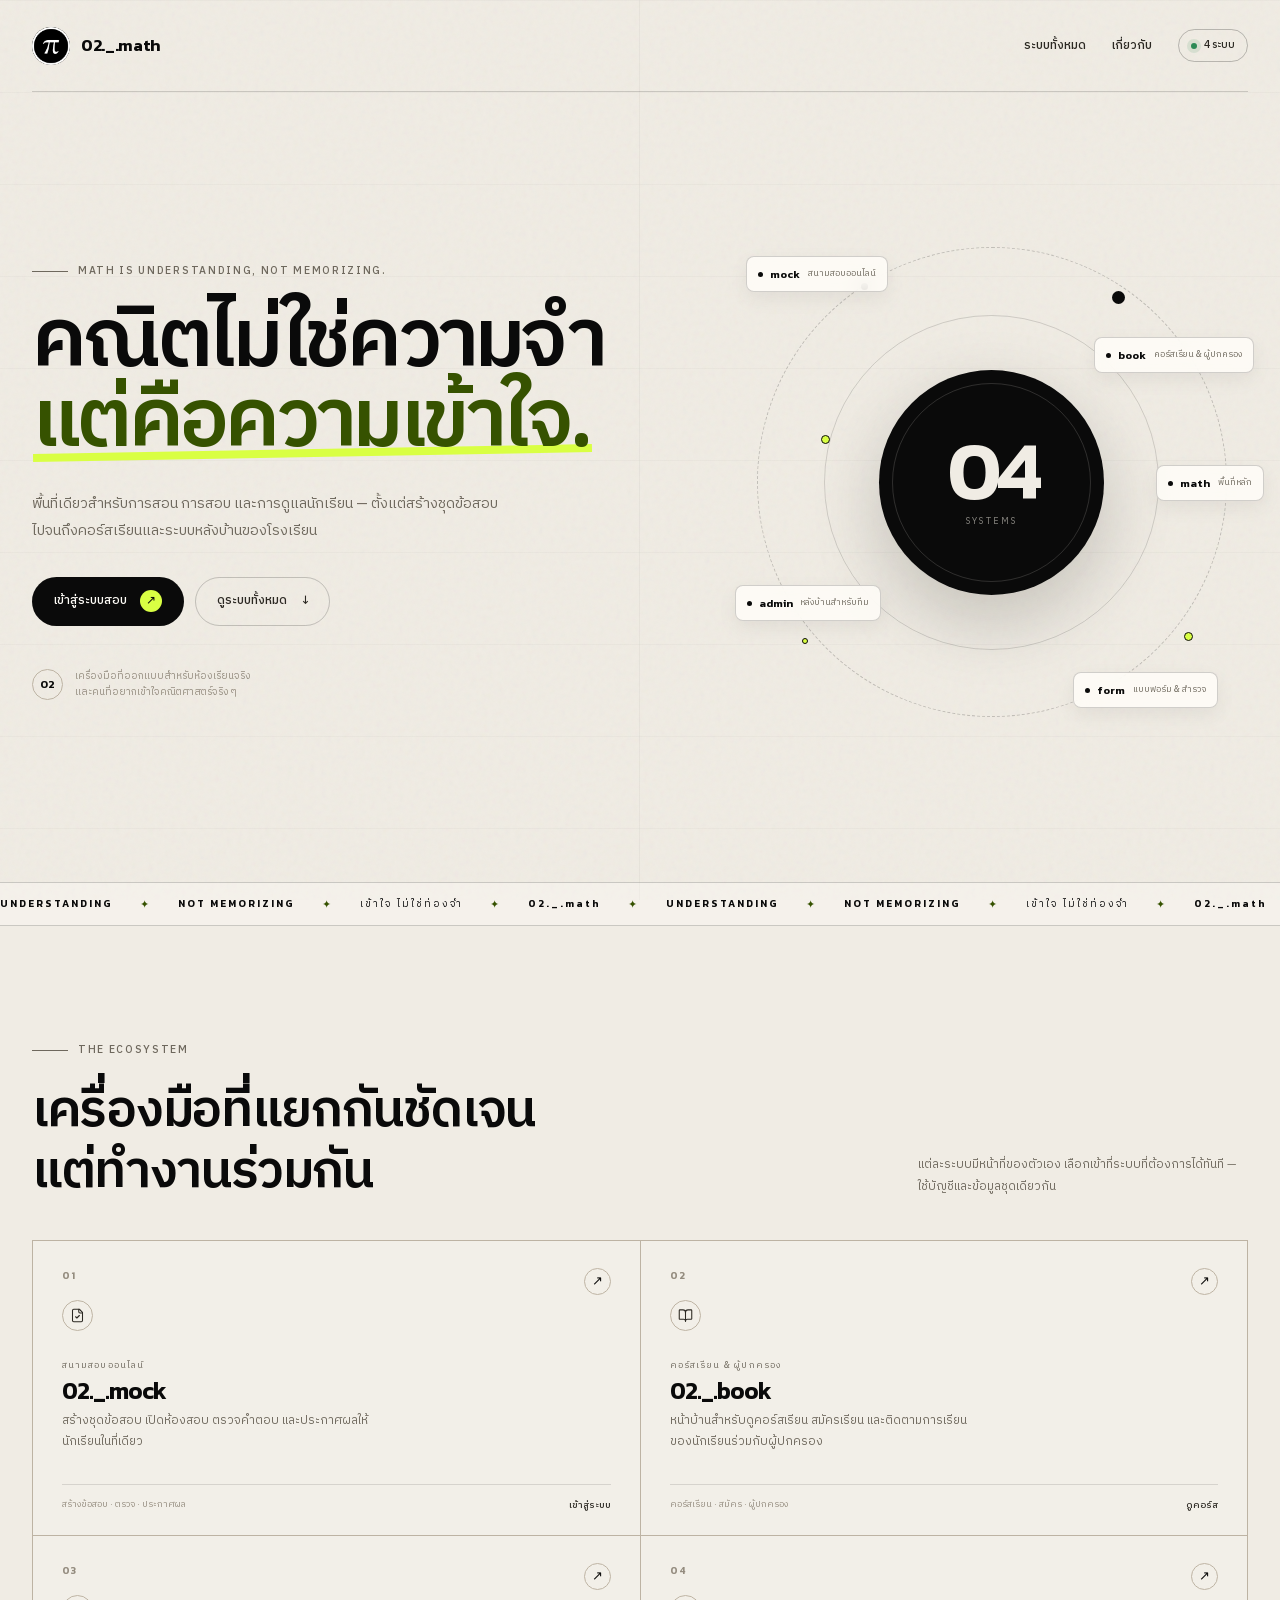
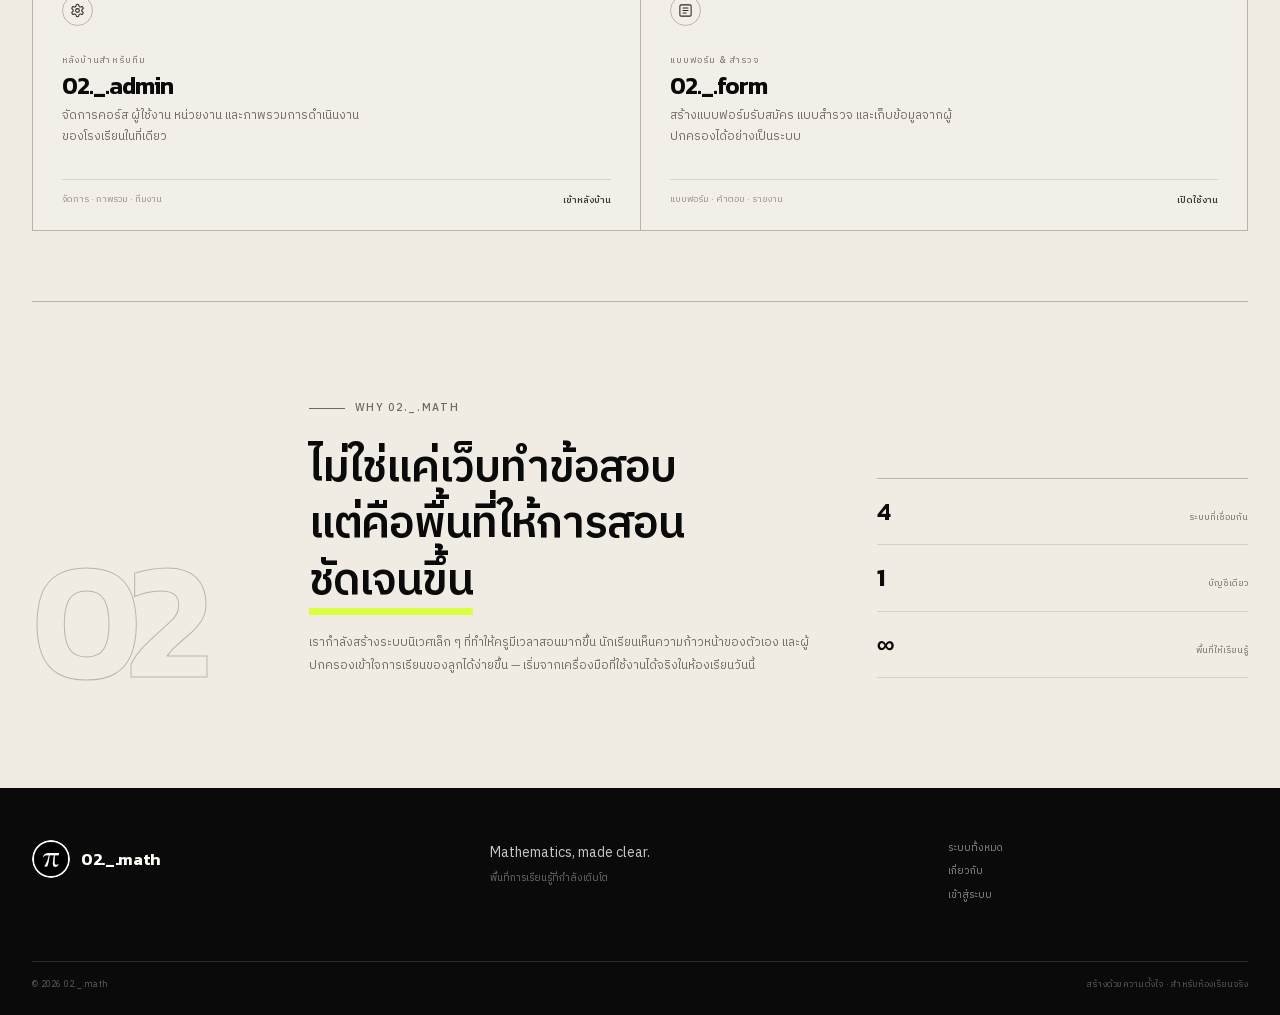
==== index.html @ f47f63fd "Revert landing to previous design" ====
<!doctype html>
<html lang="th">
<head>
  <meta charset="UTF-8">
  <meta name="viewport" content="width=device-width, initial-scale=1.0">
  <meta name="theme-color" content="#f0ece4">
  <meta name="description" content="02._.math — Math is understanding, not memorizing. คณิตไม่ใช่ความจำ แต่คือความเข้าใจ · พื้นที่เดียวสำหรับการสอน การสอบ คอร์สเรียน และระบบหลังบ้าน">
  <meta property="og:title" content="02._.math — พื้นที่การเรียนรู้คณิตศาสตร์">
  <meta property="og:description" content="Math is understanding, not memorizing. คณิตไม่ใช่ความจำ แต่คือความเข้าใจ">
  <meta property="og:type" content="website">
  <meta property="og:image" content="https://02math.com/Circle.jpg">
  <meta name="twitter:card" content="summary_large_image">
  <meta property="og:url" content="https://02math.com/">
  <title>02._.math — Math is understanding, not memorizing.</title>
  <link rel="icon" href="./Circle.jpg">
  <link rel="apple-touch-icon" href="./Circle.jpg">
  <link rel="manifest" href="./site.webmanifest">
  <link rel="preload" href="./assets/fonts/kanit-600-latin.woff2" as="font" type="font/woff2" crossorigin>
  <link rel="preload" href="./assets/fonts/ibm-plex-sans-thai-400-thai.woff2" as="font" type="font/woff2" crossorigin>
  <link rel="preload" href="./assets/fonts/ibm-plex-sans-thai-600-thai.woff2" as="font" type="font/woff2" crossorigin>
  <link rel="stylesheet" href="./styles.css">
</head>
<body>
  <div class="grain" aria-hidden="true"></div>
  <header class="topbar">
    <a class="brand" href="/" aria-label="02._.math หน้าหลัก">
      <img class="brand__logo" src="./Circle.jpg" alt="" width="38" height="38" aria-hidden="true">
      <span class="brand__name">02._.math</span>
    </a>
    <nav class="nav" aria-label="เมนูหลัก">
      <a href="#systems">ระบบทั้งหมด</a>
      <a href="#about">เกี่ยวกับ</a>
      <a class="nav__status" href="#systems"><span class="status-dot"></span> 4 ระบบ</a>
    </nav>
  </header>

  <main>
    <section class="hero" aria-labelledby="hero-title">
      <div class="hero__copy">
        <p class="eyebrow"><span class="eyebrow__line"></span> Math is understanding, not memorizing.</p>
        <h1 id="hero-title">คณิตไม่ใช่ความจำ<br><span class="hero__accent">แต่คือความเข้าใจ.</span></h1>
        <p class="hero__lead">พื้นที่เดียวสำหรับการสอน การสอบ และการดูแลนักเรียน — ตั้งแต่สร้างชุดข้อสอบ ไปจนถึงคอร์สเรียนและระบบหลังบ้านของโรงเรียน</p>
        <div class="hero__actions">
          <a class="btn btn--dark" href="https://08wxch.github.io/02._.mock/" data-service="mock">
            เข้าสู่ระบบสอบ
            <span class="btn__arrow" aria-hidden="true">↗</span>
          </a>
          <a class="btn btn--quiet" href="#systems">ดูระบบทั้งหมด <span aria-hidden="true">↓</span></a>
        </div>
        <div class="hero__note">
          <span class="hero__note-mark" aria-hidden="true">02</span>
          <span>เครื่องมือที่ออกแบบสำหรับห้องเรียนจริง<br>และคนที่อยากเข้าใจคณิตศาสตร์จริง ๆ</span>
        </div>
      </div>

      <div class="hero__visual" aria-label="ภาพรวมระบบ 02._.math">
        <div class="orbit orbit--outer" aria-hidden="true"></div>
        <div class="orbit orbit--inner" aria-hidden="true"></div>
        <div class="orbit__dot orbit__dot--one" aria-hidden="true"></div>
        <div class="orbit__dot orbit__dot--two" aria-hidden="true"></div>
        <div class="monogram" aria-hidden="true">
          <span class="monogram__count">04</span>
          <small class="monogram__caption">systems</small>
        </div>
        <span class="float-tag float-tag--a"><span class="float-tag__dot"></span> mock <small>สนามสอบออนไลน์</small></span>
        <span class="float-tag float-tag--b"><span class="float-tag__dot"></span> book <small>คอร์สเรียน &amp; ผู้ปกครอง</small></span>
        <span class="float-tag float-tag--c"><span class="float-tag__dot"></span> admin <small>หลังบ้านสำหรับทีม</small></span>
        <span class="float-tag float-tag--d"><span class="float-tag__dot"></span> form <small>แบบฟอร์ม &amp; สำรวจ</small></span>
        <span class="float-tag float-tag--e"><span class="float-tag__dot"></span> math <small>พื้นที่หลัก</small></span>
      </div>
    </section>

    <div class="ticker" aria-hidden="true">
      <div class="ticker__track">
        <span>UNDERSTANDING</span><i>✦</i><span>NOT MEMORIZING</span><i>✦</i><span>เข้าใจ ไม่ใช่ท่องจำ</span><i>✦</i><span>02._.math</span><i>✦</i>
        <span>UNDERSTANDING</span><i>✦</i><span>NOT MEMORIZING</span><i>✦</i><span>เข้าใจ ไม่ใช่ท่องจำ</span><i>✦</i><span>02._.math</span><i>✦</i>
      </div>
    </div>

    <section class="systems" id="systems" aria-labelledby="systems-title">
      <div class="section-intro">
        <p class="eyebrow"><span class="eyebrow__line"></span> The ecosystem</p>
        <div class="section-intro__row">
          <h2 id="systems-title">เครื่องมือที่แยกกันชัดเจน<br>แต่ทำงานร่วมกัน</h2>
          <p>แต่ละระบบมีหน้าที่ของตัวเอง เลือกเข้าที่ระบบที่ต้องการได้ทันที — ใช้บัญชีและข้อมูลชุดเดียวกัน</p>
        </div>
      </div>

      <div class="system-grid">
        <a class="system-card" href="https://08wxch.github.io/02._.mock/" data-service="mock">
          <div class="system-card__top"><span class="system-card__num">01</span><span class="system-card__arrow" aria-hidden="true">↗</span></div>
          <div class="system-card__icon" aria-hidden="true">
            <svg viewBox="0 0 24 24" fill="none" stroke="currentColor" stroke-width="1.7" stroke-linecap="round" stroke-linejoin="round"><path d="M15 2H6a2 2 0 0 0-2 2v16a2 2 0 0 0 2 2h12a2 2 0 0 0 2-2V7Z"/><path d="M14 2v4a2 2 0 0 0 2 2h4"/><path d="m9 14 2 2 4-4"/></svg>
          </div>
          <div>
            <p class="system-card__kicker">สนามสอบออนไลน์</p>
            <h3>02._.mock</h3>
            <p class="system-card__desc">สร้างชุดข้อสอบ เปิดห้องสอบ ตรวจคำตอบ และประกาศผลให้นักเรียนในที่เดียว</p>
          </div>
          <div class="system-card__foot"><span>สร้างข้อสอบ · ตรวจ · ประกาศผล</span><span class="text-link">เข้าสู่ระบบ</span></div>
        </a>

        <a class="system-card" href="https://08wxch.github.io/02._.book/" data-service="book">
          <div class="system-card__top"><span class="system-card__num">02</span><span class="system-card__arrow" aria-hidden="true">↗</span></div>
          <div class="system-card__icon" aria-hidden="true">
            <svg viewBox="0 0 24 24" fill="none" stroke="currentColor" stroke-width="1.7" stroke-linecap="round" stroke-linejoin="round"><path d="M12 7v14"/><path d="M3 18a1 1 0 0 1-1-1V4a1 1 0 0 1 1-1h5a4 4 0 0 1 4 4 4 4 0 0 1 4-4h5a1 1 0 0 1 1 1v13a1 1 0 0 1-1 1h-6a3 3 0 0 0-3 3 3 3 0 0 0-3-3z"/></svg>
          </div>
          <div>
            <p class="system-card__kicker">คอร์สเรียน &amp; ผู้ปกครอง</p>
            <h3>02._.book</h3>
            <p class="system-card__desc">หน้าบ้านสำหรับดูคอร์สเรียน สมัครเรียน และติดตามการเรียนของนักเรียนร่วมกับผู้ปกครอง</p>
          </div>
          <div class="system-card__foot"><span>คอร์สเรียน · สมัคร · ผู้ปกครอง</span><span class="text-link">ดูคอร์ส</span></div>
        </a>

        <a class="system-card" href="https://08wxch.github.io/02._.admin/" data-service="admin">
          <div class="system-card__top"><span class="system-card__num">03</span><span class="system-card__arrow" aria-hidden="true">↗</span></div>
          <div class="system-card__icon" aria-hidden="true">
            <svg viewBox="0 0 24 24" fill="none" stroke="currentColor" stroke-width="1.7" stroke-linecap="round" stroke-linejoin="round"><path d="M12.22 2h-.44a2 2 0 0 0-2 2v.18a2 2 0 0 1-1 1.73l-.43.25a2 2 0 0 1-2 0l-.15-.08a2 2 0 0 0-2.73.73l-.22.38a2 2 0 0 0 .73 2.73l.15.1a2 2 0 0 1 1 1.72v.51a2 2 0 0 1-1 1.74l-.15.09a2 2 0 0 0-.73 2.73l.22.38a2 2 0 0 0 2.73.73l.15-.08a2 2 0 0 1 2 0l.43.25a2 2 0 0 1 1 1.73V20a2 2 0 0 0 2 2h.44a2 2 0 0 0 2-2v-.18a2 2 0 0 1 1-1.73l.43-.25a2 2 0 0 1 2 0l.15.08a2 2 0 0 0 2.73-.73l.22-.39a2 2 0 0 0-.73-2.73l-.15-.08a2 2 0 0 1-1-1.74v-.5a2 2 0 0 1 1-1.74l.15-.09a2 2 0 0 0 .73-2.73l-.22-.38a2 2 0 0 0-2.73-.73l-.15.08a2 2 0 0 1-2 0l-.43-.25a2 2 0 0 1-1-1.73V4a2 2 0 0 0-2-2z"/><circle cx="12" cy="12" r="3"/></svg>
          </div>
          <div>
            <p class="system-card__kicker">หลังบ้านสำหรับทีม</p>
            <h3>02._.admin</h3>
            <p class="system-card__desc">จัดการคอร์ส ผู้ใช้งาน หน่วยงาน และภาพรวมการดำเนินงานของโรงเรียนในที่เดียว</p>
          </div>
          <div class="system-card__foot"><span>จัดการ · ภาพรวม · ทีมงาน</span><span class="text-link">เข้าหลังบ้าน</span></div>
        </a>

        <a class="system-card" href="https://08wxch.github.io/02._.mock/form/" data-service="form">
          <div class="system-card__top"><span class="system-card__num">04</span><span class="system-card__arrow" aria-hidden="true">↗</span></div>
          <div class="system-card__icon" aria-hidden="true">
            <svg viewBox="0 0 24 24" fill="none" stroke="currentColor" stroke-width="1.7" stroke-linecap="round" stroke-linejoin="round"><rect width="18" height="18" x="3" y="3" rx="2"/><path d="M8 8h8"/><path d="M8 12h8"/><path d="M8 16h5"/></svg>
          </div>
          <div>
            <p class="system-card__kicker">แบบฟอร์ม &amp; สำรวจ</p>
            <h3>02._.form</h3>
            <p class="system-card__desc">สร้างแบบฟอร์มรับสมัคร แบบสำรวจ และเก็บข้อมูลจากผู้ปกครองได้อย่างเป็นระบบ</p>
          </div>
          <div class="system-card__foot"><span>แบบฟอร์ม · คำตอบ · รายงาน</span><span class="text-link">เปิดใช้งาน</span></div>
        </a>
      </div>
    </section>

    <section class="about" id="about" aria-labelledby="about-title">
      <div class="about__mark" aria-hidden="true">02</div>
      <div class="about__copy">
        <p class="eyebrow"><span class="eyebrow__line"></span> Why 02._.math</p>
        <h2 id="about-title">ไม่ใช่แค่เว็บทำข้อสอบ<br>แต่คือพื้นที่ให้การสอน<br><em>ชัดเจนขึ้น</em></h2>
        <p>เรากำลังสร้างระบบนิเวศเล็ก ๆ ที่ทำให้ครูมีเวลาสอนมากขึ้น นักเรียนเห็นความก้าวหน้าของตัวเอง และผู้ปกครองเข้าใจการเรียนของลูกได้ง่ายขึ้น — เริ่มจากเครื่องมือที่ใช้งานได้จริงในห้องเรียนวันนี้</p>
      </div>
      <div class="about__stats" aria-label="ภาพรวม">
        <div><strong>4</strong><span>ระบบที่เชื่อมกัน</span></div>
        <div><strong>1</strong><span>บัญชีเดียว</span></div>
        <div><strong>∞</strong><span>พื้นที่ให้เรียนรู้</span></div>
      </div>
    </section>
  </main>

  <footer class="footer">
    <div class="footer__top">
      <a class="brand brand--footer" href="/" aria-label="02._.math">
        <img class="brand__logo brand__logo--footer" src="./Circle.jpg" alt="" width="38" height="38" aria-hidden="true"><span class="brand__name">02._.math</span>
      </a>
      <p>Mathematics, made clear.<br><span>พื้นที่การเรียนรู้ที่กำลังเติบโต</span></p>
      <div class="footer__links">
        <a href="#systems">ระบบทั้งหมด</a>
        <a href="#about">เกี่ยวกับ</a>
        <a href="https://08wxch.github.io/02._.mock/" data-service="mock">เข้าสู่ระบบ</a>
      </div>
    </div>
    <div class="footer__bottom">
      <span>© <span data-year>2026</span> 02._.math</span>
      <span>สร้างด้วยความตั้งใจ · สำหรับห้องเรียนจริง</span>
    </div>
  </footer>

  <script>
    document.querySelector('[data-year]').textContent = new Date().getFullYear();
    const on02Math = /(^|\.)02math\.com$/i.test(location.hostname);
    const routes = on02Math
      ? { mock: 'https://mock.02math.com', book: 'https://book.02math.com', admin: 'https://admin.02math.com', form: 'https://08wxch.github.io/02._.mock/form/' }
      : { mock: 'https://08wxch.github.io/02._.mock/', book: 'https://08wxch.github.io/02._.book/', admin: 'https://08wxch.github.io/02._.admin/', form: 'https://08wxch.github.io/02._.mock/form/' };
    document.querySelectorAll('[data-service]').forEach((link) => {
      const key = link.dataset.service;
      if (routes[key]) link.href = routes[key];
    });
  </script>
</body>
</html>
---- styles.css ----
@font-face {
  font-family: 'IBM Plex Sans Thai';
  font-style: normal;
  font-weight: 400;
  font-display: swap;
  src: url('./assets/fonts/ibm-plex-sans-thai-400-thai.woff2') format('woff2');
  unicode-range: U+0E01-0E5B, U+200C-200D, U+25CC;
}
@font-face {
  font-family: 'IBM Plex Sans Thai';
  font-style: normal;
  font-weight: 500;
  font-display: swap;
  src: url('./assets/fonts/ibm-plex-sans-thai-500-thai.woff2') format('woff2');
  unicode-range: U+0E01-0E5B, U+200C-200D, U+25CC;
}
@font-face {
  font-family: 'IBM Plex Sans Thai';
  font-style: normal;
  font-weight: 600;
  font-display: swap;
  src: url('./assets/fonts/ibm-plex-sans-thai-600-thai.woff2') format('woff2');
  unicode-range: U+0E01-0E5B, U+200C-200D, U+25CC;
}
@font-face {
  font-family: 'IBM Plex Sans Thai';
  font-style: normal;
  font-weight: 400;
  font-display: swap;
  src: url('./assets/fonts/ibm-plex-sans-thai-400-latin.woff2') format('woff2');
  unicode-range: U+0000-00FF, U+2000-206F, U+2122, U+2191, U+2193, U+2212, U+2215, U+FEFF;
}
@font-face {
  font-family: 'IBM Plex Sans Thai';
  font-style: normal;
  font-weight: 500;
  font-display: swap;
  src: url('./assets/fonts/ibm-plex-sans-thai-500-latin.woff2') format('woff2');
  unicode-range: U+0000-00FF, U+2000-206F, U+2122, U+2191, U+2193, U+2212, U+2215, U+FEFF;
}
@font-face {
  font-family: 'IBM Plex Sans Thai';
  font-style: normal;
  font-weight: 600;
  font-display: swap;
  src: url('./assets/fonts/ibm-plex-sans-thai-600-latin.woff2') format('woff2');
  unicode-range: U+0000-00FF, U+2000-206F, U+2122, U+2191, U+2193, U+2212, U+2215, U+FEFF;
}
@font-face {
  font-family: 'Kanit';
  font-style: normal;
  font-weight: 600;
  font-display: swap;
  src: url('./assets/fonts/kanit-600-latin.woff2') format('woff2');
  unicode-range: U+0000-00FF;
}

:root {
  --paper: #f0ece4;
  --paper-deep: #e6e0d5;
  --surface: #fffdf8;
  --ink: #0a0a0a;
  --ink-soft: #2b2822;
  --muted: #6e685d;
  --muted-2: #948c7f;
  --line: #d8d0c2;
  --line-strong: #bdb3a3;
  --accent: #d9ff43;
  --accent-dark: #365200;
  --font: 'IBM Plex Sans Thai', 'Sukhumvit Set', 'Thonburi', -apple-system, BlinkMacSystemFont, sans-serif;
  --brand: 'Kanit', 'IBM Plex Sans Thai', sans-serif;
  --shell: min(1240px, calc(100% - 64px));
}

* { box-sizing: border-box; }
html { scroll-behavior: smooth; }
body {
  margin: 0;
  background: var(--paper);
  color: var(--ink);
  font-family: var(--font);
  font-size: 16px;
  line-height: 1.65;
  -webkit-font-smoothing: antialiased;
  overflow-x: hidden;
}
body::before {
  content: '';
  position: fixed;
  inset: 0;
  pointer-events: none;
  z-index: 0;
  background:
    linear-gradient(90deg, transparent 0, transparent calc(50% - .5px), rgba(10,10,10,.035) calc(50% - .5px), rgba(10,10,10,.035) calc(50% + .5px), transparent calc(50% + .5px)),
    linear-gradient(rgba(10,10,10,.025) 1px, transparent 1px);
  background-size: 100% 100%, 100% 92px;
}
.grain {
  position: fixed;
  inset: 0;
  z-index: 1;
  pointer-events: none;
  opacity: .22;
  background-image: url("data:image/svg+xml,%3Csvg viewBox='0 0 180 180' xmlns='http://www.w3.org/2000/svg'%3E%3Cfilter id='n'%3E%3CfeTurbulence type='fractalNoise' baseFrequency='.9' numOctaves='3' stitchTiles='stitch'/%3E%3C/filter%3E%3Crect width='100%25' height='100%25' filter='url(%23n)' opacity='.22'/%3E%3C/svg%3E");
}
a { color: inherit; text-decoration: none; }
button, a { -webkit-tap-highlight-color: transparent; }
::selection { background: var(--accent); color: var(--ink); }

.topbar {
  position: relative;
  z-index: 5;
  width: var(--shell);
  margin: 0 auto;
  min-height: 92px;
  display: flex;
  align-items: center;
  justify-content: space-between;
  border-bottom: 1px solid rgba(10,10,10,.16);
}
.brand { display: inline-flex; align-items: center; gap: 11px; }
.brand__logo { width: 38px; height: 38px; display: block; border-radius: 50%; object-fit: cover; }
.brand__mark {
  width: 38px; height: 38px;
  display: inline-flex; align-items: center; justify-content: center;
  border-radius: 50%;
  background: var(--ink);
  color: var(--paper);
  font-family: var(--brand);
  font-size: 15px;
  letter-spacing: -.03em;
  padding-top: 2px;
}
.brand__name {
  font-family: var(--brand);
  font-size: 17px;
  letter-spacing: -.02em;
}
.nav { display: flex; align-items: center; gap: 26px; font-size: 12px; font-weight: 500; color: var(--ink-soft); }
.nav a { transition: opacity .2s ease; }
.nav a:hover { opacity: .58; }
.nav__status {
  display: inline-flex; align-items: center; gap: 7px;
  border: 1px solid rgba(10,10,10,.24);
  border-radius: 99px;
  padding: 7px 12px;
  font-size: 10.5px;
  white-space: nowrap;
}
.status-dot { width: 6px; height: 6px; border-radius: 50%; background: #2b8a56; box-shadow: 0 0 0 4px rgba(43,138,86,.12); }

.hero {
  position: relative;
  z-index: 2;
  width: var(--shell);
  margin: 0 auto;
  min-height: min(790px, calc(100svh - 92px));
  display: grid;
  grid-template-columns: 1.14fr .86fr;
  gap: 24px;
  align-items: center;
  padding: 64px 0 74px;
}
.eyebrow {
  display: flex; align-items: center; gap: 10px;
  margin: 0 0 22px;
  color: var(--muted);
  font-size: 10.5px;
  letter-spacing: .16em;
  text-transform: uppercase;
  font-weight: 500;
}
.eyebrow__line { display: inline-block; width: 36px; height: 1px; background: currentColor; }
.hero h1 {
  margin: 0;
  font-family: var(--font);
  font-size: clamp(44px, 6.4vw, 92px);
  font-weight: 600;
  line-height: .98;
  letter-spacing: -.045em;
}
.hero__accent { display: inline-block; position: relative; color: var(--accent-dark); }
.hero__accent::after {
  content: '';
  position: absolute;
  left: .01em; right: -.02em; bottom: .075em;
  height: .10em;
  background: var(--accent);
  z-index: -1;
  transform: rotate(-1deg);
}
.hero__lead {
  max-width: 470px;
  margin: 28px 0 0;
  color: var(--muted);
  font-size: 14.5px;
  line-height: 1.85;
}
.hero__actions { display: flex; align-items: center; gap: 11px; margin-top: 32px; flex-wrap: wrap; }
.btn {
  display: inline-flex; align-items: center; justify-content: center; gap: 13px;
  min-height: 49px; padding: 0 21px;
  border-radius: 99px;
  font-family: var(--font);
  font-size: 12px; font-weight: 500;
  border: 1px solid transparent;
  transition: transform .2s ease, background .2s ease, color .2s ease, border-color .2s ease;
}
.btn:hover { transform: translateY(-2px); }
.btn--dark { background: var(--ink); color: var(--surface); }
.btn--dark:hover { background: #29251f; }
.btn__arrow {
  display: inline-flex; align-items: center; justify-content: center;
  width: 22px; height: 22px; border-radius: 50%;
  background: var(--accent); color: var(--ink); font-size: 12px;
}
.btn--quiet { border-color: rgba(10,10,10,.2); color: var(--ink-soft); padding-right: 19px; }
.btn--quiet:hover { background: rgba(255,255,255,.4); }
.hero__note {
  display: flex; align-items: center; gap: 12px;
  margin-top: 42px;
  color: var(--muted-2);
  font-size: 10px; line-height: 1.65;
}
.hero__note-mark {
  display: inline-flex; align-items: center; justify-content: center;
  width: 31px; height: 31px; border-radius: 50%; border: 1px solid var(--line-strong);
  font-family: var(--brand); font-size: 11px; color: var(--ink);
  flex: 0 0 auto;
}

.hero__visual {
  position: relative;
  min-height: 580px;
  display: flex; align-items: center; justify-content: center;
}
.orbit {
  position: absolute;
  border-radius: 50%;
  border: 1px solid rgba(10,10,10,.2);
}
.orbit--outer { width: min(470px, 100%); aspect-ratio: 1; border-style: dashed; animation: spin 60s linear infinite; }
.orbit--inner { width: min(335px, 71%); aspect-ratio: 1; border-color: rgba(10,10,10,.14); }
.orbit::before, .orbit::after {
  content: ''; position: absolute; width: 7px; height: 7px; border-radius: 50%;
  background: var(--ink);
}
.orbit--outer::before { top: 7.5%; left: 22%; }
.orbit--outer::after { bottom: 16%; right: 7%; background: var(--accent); border: 1px solid var(--ink); }
.orbit--inner::before { top: 36%; left: -4px; background: var(--accent); border: 1px solid var(--ink); }
.orbit--inner::after { display: none; }
.orbit__dot { position: absolute; border-radius: 50%; }
.orbit__dot--one { width: 13px; height: 13px; background: var(--ink); top: 17%; right: 24%; }
.orbit__dot--two { width: 6px; height: 6px; background: var(--accent); border: 1px solid var(--ink); bottom: 22%; left: 13%; }
@keyframes spin { to { transform: rotate(360deg); } }

.monogram {
  position: relative;
  z-index: 2;
  width: min(225px, 48%);
  aspect-ratio: 1;
  border-radius: 50%;
  background: var(--ink);
  color: var(--paper);
  display: flex; flex-direction: column; align-items: center; justify-content: center;
  box-shadow: 0 26px 70px rgba(12,10,6,.18);
}
.monogram::after {
  content: ''; position: absolute; inset: 13px; border: 1px solid rgba(240,236,228,.16); border-radius: 50%;
}
.monogram__count {
  font-family: var(--brand);
  font-size: clamp(56px, 7vw, 82px);
  line-height: .9;
  letter-spacing: -.07em;
}
.monogram__caption {
  margin-top: 8px;
  color: rgba(240,236,228,.54);
  font-size: 9px;
  letter-spacing: .24em;
  text-transform: uppercase;
}
.float-tag {
  position: absolute; z-index: 3;
  display: inline-flex; align-items: center; gap: 7px;
  padding: 8px 11px;
  border: 1px solid rgba(10,10,10,.18);
  border-radius: 8px;
  background: rgba(255,253,248,.84);
  backdrop-filter: blur(9px);
  font-family: var(--brand);
  font-size: 11px;
  letter-spacing: -.01em;
  white-space: nowrap;
  box-shadow: 0 7px 20px rgba(15,12,7,.06);
  will-change: transform;
  animation: float 7.5s ease-in-out infinite;
}
.float-tag small { font-family: var(--font); color: var(--muted); font-size: 8.5px; letter-spacing: 0; margin-left: 1px; }
.float-tag__dot { width: 5px; height: 5px; border-radius: 50%; background: var(--ink); flex: 0 0 auto; }
.float-tag--a { top: 11%; left: 2%; --rot: -4deg; animation-delay: 0s; }
.float-tag--b { top: 25%; right: -1%; --rot: 3deg; animation-delay: -1.6s; }
.float-tag--c { bottom: 26%; left: 0%; --rot: 3deg; animation-delay: -3.1s; }
.float-tag--d { bottom: 11%; right: 6%; --rot: -3deg; animation-delay: -4.4s; }
.float-tag--e { top: 47%; right: -3%; --rot: -2deg; animation-delay: -5.7s; }
@keyframes float {
  0%, 100% { transform: translate3d(0, 0, 0) rotate(var(--rot, 0deg)); }
  50% { transform: translate3d(0, -11px, 0) rotate(calc(var(--rot, 0deg) + 1.2deg)); }
}

.ticker {
  position: relative; z-index: 2;
  overflow: hidden;
  max-width: 100vw;
  border-top: 1px solid rgba(10,10,10,.18);
  border-bottom: 1px solid rgba(10,10,10,.18);
  background: rgba(255,253,248,.34);
}
.ticker__track {
  width: max-content;
  display: flex; align-items: center; gap: 27px;
  padding: 12px 0;
  animation: ticker 32s linear infinite;
  font-family: var(--brand);
  font-size: 10px; letter-spacing: .2em;
}
.ticker__track i { color: var(--accent-dark); font-style: normal; font-size: 11px; }
@keyframes ticker { to { transform: translateX(-50%); } }

.systems { position: relative; z-index: 2; width: var(--shell); margin: 0 auto; padding: 116px 0 70px; scroll-margin-top: 30px; }
.section-intro { margin-bottom: 38px; }
.section-intro__row { display: flex; align-items: flex-end; justify-content: space-between; gap: 40px; }
.section-intro h2, .about h2 {
  margin: 0;
  font-size: clamp(30px, 4vw, 52px);
  font-weight: 600;
  line-height: 1.18;
  letter-spacing: -.025em;
}
.section-intro__row > p { max-width: 330px; margin: 0 0 5px; color: var(--muted); font-size: 12px; line-height: 1.8; }
.system-grid { display: grid; grid-template-columns: 1fr 1fr; border-top: 1px solid var(--line-strong); border-left: 1px solid var(--line-strong); }
.system-card {
  min-height: 295px;
  padding: 27px 29px 22px;
  display: flex; flex-direction: column; justify-content: space-between;
  border-right: 1px solid var(--line-strong);
  border-bottom: 1px solid var(--line-strong);
  background: rgba(255,253,248,.18);
  transition: background .28s ease, color .28s ease;
}
.system-card:hover { background: var(--ink); color: var(--surface); }
.system-card:hover .system-card__kicker,
.system-card:hover .system-card__desc,
.system-card:hover .system-card__foot { color: rgba(255,253,248,.7); }
.system-card:hover .system-card__icon { border-color: rgba(255,253,248,.24); color: var(--accent); }
.system-card:hover .text-link { color: var(--accent); }
.system-card__top { display: flex; align-items: flex-start; justify-content: space-between; }
.system-card__num { color: var(--muted-2); font-family: var(--brand); font-size: 10px; letter-spacing: .12em; }
.system-card__arrow { display: inline-flex; align-items: center; justify-content: center; width: 27px; height: 27px; border: 1px solid var(--line-strong); border-radius: 50%; font-size: 13px; transition: transform .25s ease, border-color .25s ease; }
.system-card:hover .system-card__arrow { transform: translate(2px,-2px); border-color: rgba(255,253,248,.35); }
.system-card__icon { width: 31px; height: 31px; display: inline-flex; align-items: center; justify-content: center; margin: 1px 0 25px; border: 1px solid var(--line-strong); border-radius: 50%; color: var(--ink-soft); transition: border-color .25s ease, color .25s ease; }
.system-card__icon svg { width: 15px; height: 15px; }
.system-card__kicker { margin: 0 0 4px; color: var(--muted); font-size: 9px; letter-spacing: .12em; text-transform: uppercase; }
.system-card h3 { margin: 0; font-family: var(--brand); font-size: 24px; font-weight: 600; letter-spacing: -.04em; line-height: 1.1; }
.system-card__desc { max-width: 310px; margin: 7px 0 0; color: var(--muted); font-size: 12px; line-height: 1.7; }
.system-card__foot { display: flex; align-items: center; justify-content: space-between; gap: 10px; margin-top: 28px; padding-top: 13px; border-top: 1px solid rgba(10,10,10,.12); color: var(--muted-2); font-size: 9px; }
.system-card:hover .system-card__foot { border-top-color: rgba(255,253,248,.15); }
.text-link { color: var(--ink-soft); font-size: 9.5px; font-weight: 500; white-space: nowrap; transition: color .25s ease; }

.about {
  position: relative; z-index: 2;
  width: var(--shell); margin: 0 auto;
  display: grid; grid-template-columns: .45fr 1fr .7fr;
  gap: 38px; align-items: end;
  padding: 98px 0 110px;
  border-top: 1px solid var(--line-strong);
}
.about__mark { font-family: var(--brand); font-size: clamp(90px, 13vw, 190px); line-height: .7; letter-spacing: -.09em; color: transparent; -webkit-text-stroke: 1px var(--line-strong); }
.about__copy h2 { font-size: clamp(28px, 3.4vw, 45px); line-height: 1.3; }
.about__copy em { font-style: normal; position: relative; z-index: 0; }
.about__copy em::after { content: ''; }
.about__copy em::after { content: ''; position: absolute; left: 0; right: 0; bottom: .03em; height: .18em; background: var(--accent); z-index: -1; }
.about__copy > p:last-child { max-width: 550px; margin: 23px 0 0; color: var(--muted); font-size: 12px; line-height: 1.9; }
.about__stats { display: grid; grid-template-columns: 1fr; border-top: 1px solid var(--line-strong); }
.about__stats div { display: flex; align-items: baseline; justify-content: space-between; gap: 10px; padding: 12px 0; border-bottom: 1px solid var(--line); }
.about__stats strong { font-family: var(--brand); font-size: 25px; font-weight: 600; letter-spacing: -.04em; }
.about__stats span { color: var(--muted); font-size: 9px; }

.footer { position: relative; z-index: 2; background: var(--ink); color: var(--surface); }
.footer__top, .footer__bottom { width: var(--shell); margin: 0 auto; }
.footer__top { display: grid; grid-template-columns: 1fr 1fr .7fr; gap: 30px; align-items: start; padding: 52px 0 58px; }
.brand--footer .brand__mark { background: var(--accent); color: var(--ink); }
.brand__logo--footer { width: 38px; height: 38px; }
.footer__top p { margin: 1px 0 0; color: rgba(255,253,248,.78); font-size: 14px; line-height: 1.7; }
.footer__top p span { color: rgba(255,253,248,.42); font-size: 10px; }
.footer__links { display: flex; flex-direction: column; align-items: flex-start; gap: 7px; color: rgba(255,253,248,.56); font-size: 10px; }
.footer__links a { transition: color .2s ease; }
.footer__links a:hover { color: var(--accent); }
.footer__bottom { display: flex; justify-content: space-between; gap: 20px; padding: 16px 0 23px; border-top: 1px solid rgba(255,253,248,.14); color: rgba(255,253,248,.35); font-size: 8.5px; letter-spacing: .03em; }

@media (min-width: 901px) {
  .about__copy em { white-space: nowrap; }
}

@media (max-width: 900px) {
  :root { --shell: calc(100% - 40px); }
  .hero { grid-template-columns: 1fr; padding-top: 52px; gap: 0; }
  .hero__visual { min-height: 480px; margin-top: 22px; }
  .hero h1 { font-size: clamp(38px, 8.6vw, 72px); }
  .section-intro__row { display: block; }
  .section-intro__row > p { margin-top: 15px; }
  .about { grid-template-columns: .35fr 1fr; }
  .about__stats { grid-column: 2; grid-template-columns: repeat(3, 1fr); gap: 12px; }
  .about__stats div { display: block; border-bottom: 0; border-top: 0; padding: 0; }
  .about__stats span { display: block; margin-top: 2px; }
}

@media (max-width: 620px) {
  :root { --shell: calc(100% - 30px); }
  body::before { background-size: 100% 100%, 100% 80px; }
  .topbar { min-height: 74px; }
  .brand__mark { width: 33px; height: 33px; font-size: 13px; }
  .brand__name { font-size: 15px; }
  .nav > a:not(.nav__status) { display: none; }
  .nav__status { padding: 6px 9px; font-size: 9px; }
  .hero { min-height: auto; padding: 46px 0 52px; }
  .eyebrow { margin-bottom: 17px; font-size: 9px; }
  .hero h1 { font-size: clamp(35px, 9.5vw, 41px); letter-spacing: -.03em; }
  .hero__lead { margin-top: 21px; font-size: 13px; }
  .hero__actions { margin-top: 24px; gap: 8px; }
  .btn { min-height: 45px; font-size: 11px; padding: 0 17px; }
  .hero__note { margin-top: 28px; }
  .hero__visual { min-height: 385px; margin-top: 4px; }
  .orbit--outer { width: min(315px, 92%); }
  .orbit--inner { width: 226px; }
  .monogram { width: 158px; }
  .monogram__count { font-size: 55px; }
  .float-tag--e { top: 46%; right: 0; }
  .float-tag { font-size: 9.5px; padding: 6px 8px; gap: 5px; }
  .float-tag small { font-size: 7.5px; }
  .float-tag--a { top: 9%; left: 0; }
  .float-tag--b { top: 24%; right: 0; }
  .float-tag--c { bottom: 22%; left: 0; }
  .float-tag--d { bottom: 9%; right: 2%; }
  .visual-caption { display: none; }
  .ticker__track { gap: 20px; font-size: 8.5px; padding: 9px 0; }
  .systems { padding: 76px 0 44px; }
  .section-intro { margin-bottom: 26px; }
  .section-intro h2, .about h2 { font-size: 29px; }
  .system-grid { grid-template-columns: 1fr; }
  .system-card { min-height: 260px; padding: 22px 21px 18px; }
  .system-card h3 { font-size: 22px; }
  .system-card__desc { font-size: 11px; }
  .system-card__icon { margin-bottom: 20px; }
  .about { display: block; padding: 66px 0 76px; }
  .about__mark { margin-bottom: 25px; font-size: 86px; }
  .about__copy h2 { font-size: 30px; }
  .about__copy > p:last-child { font-size: 11px; }
  .about__stats { grid-template-columns: repeat(3, 1fr); gap: 8px; margin-top: 27px; }
  .about__stats strong { font-size: 22px; }
  .about__stats span { font-size: 8px; }
  .footer__top { grid-template-columns: 1fr; gap: 20px; padding: 38px 0 40px; }
  .footer__top p { font-size: 12px; }
  .footer__links { flex-direction: row; gap: 15px; }
  .footer__bottom { display: block; line-height: 2; padding-bottom: 18px; }
  .footer__bottom span { display: block; }
}

@media (prefers-reduced-motion: reduce) {
  html { scroll-behavior: auto; }
  .orbit--outer, .ticker__track, .float-tag { animation: none; }
  .btn, .system-card, .system-card__arrow, .text-link { transition: none; }
}
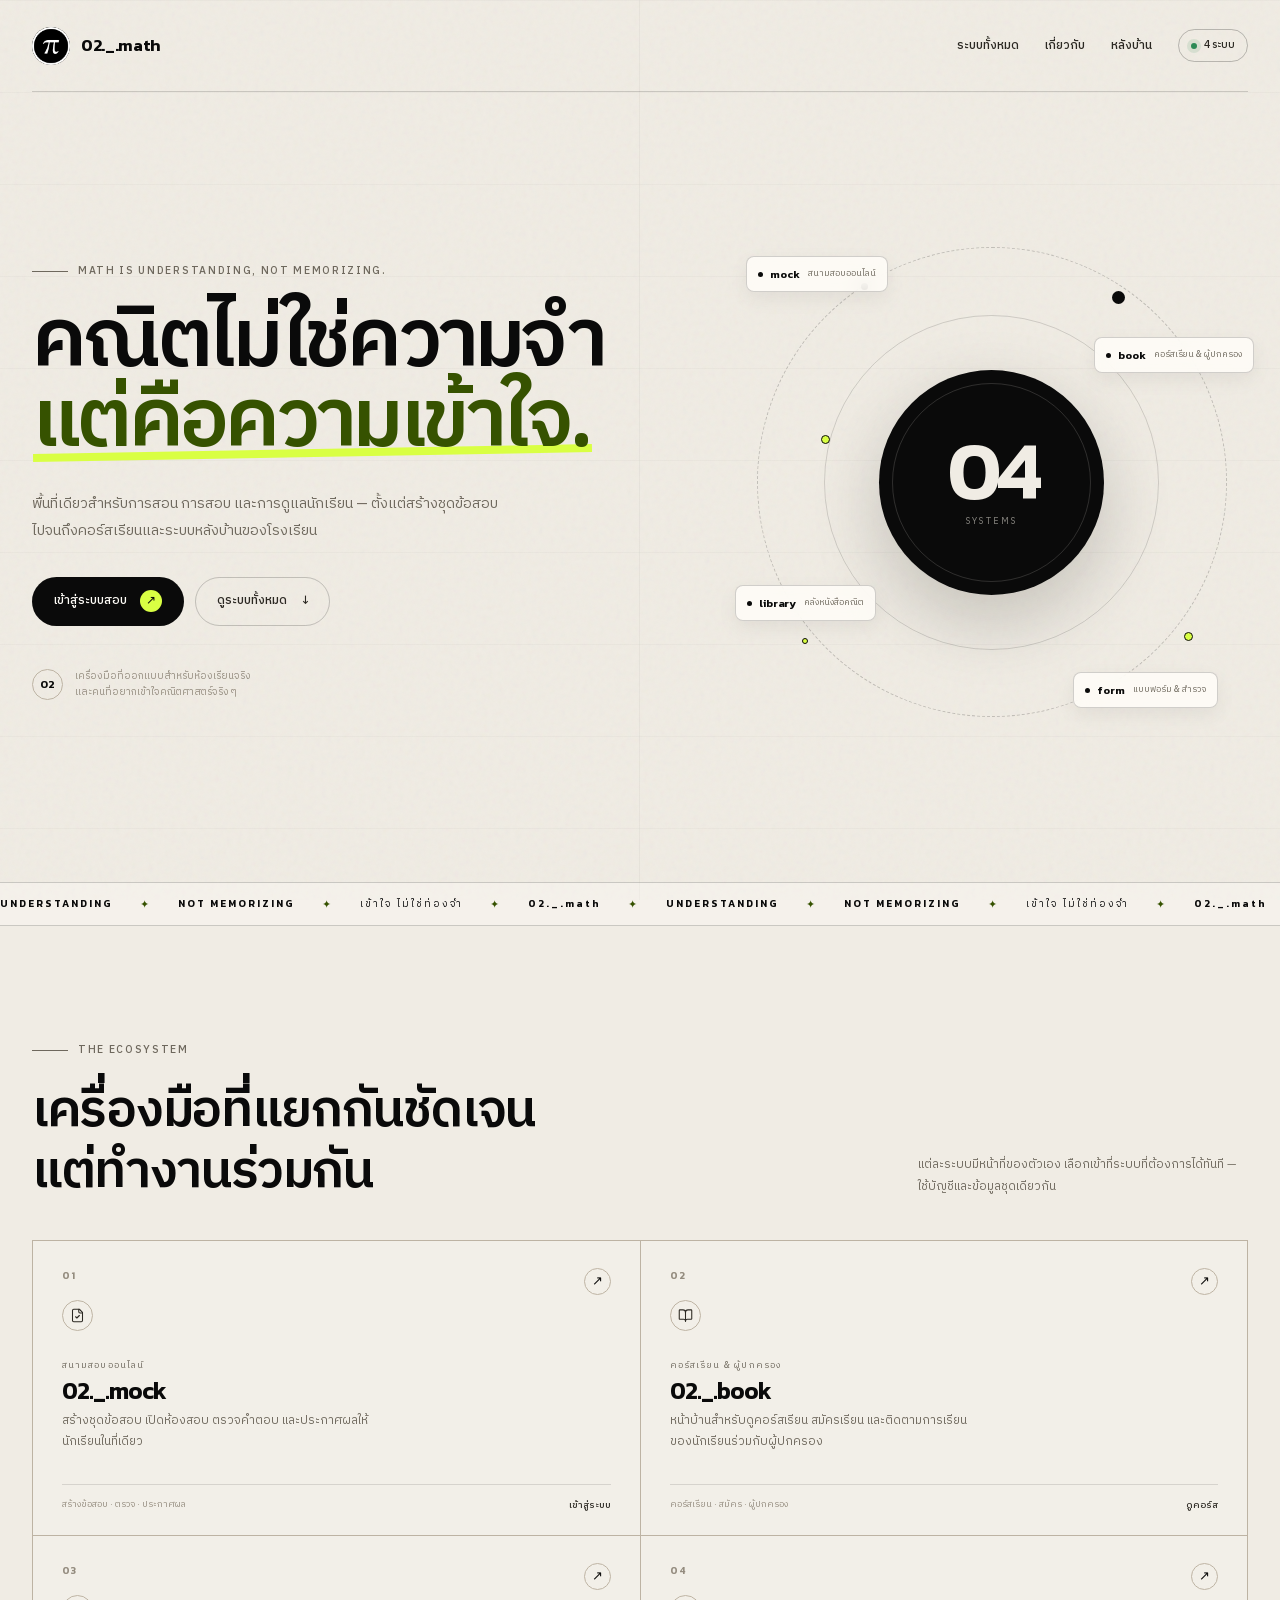
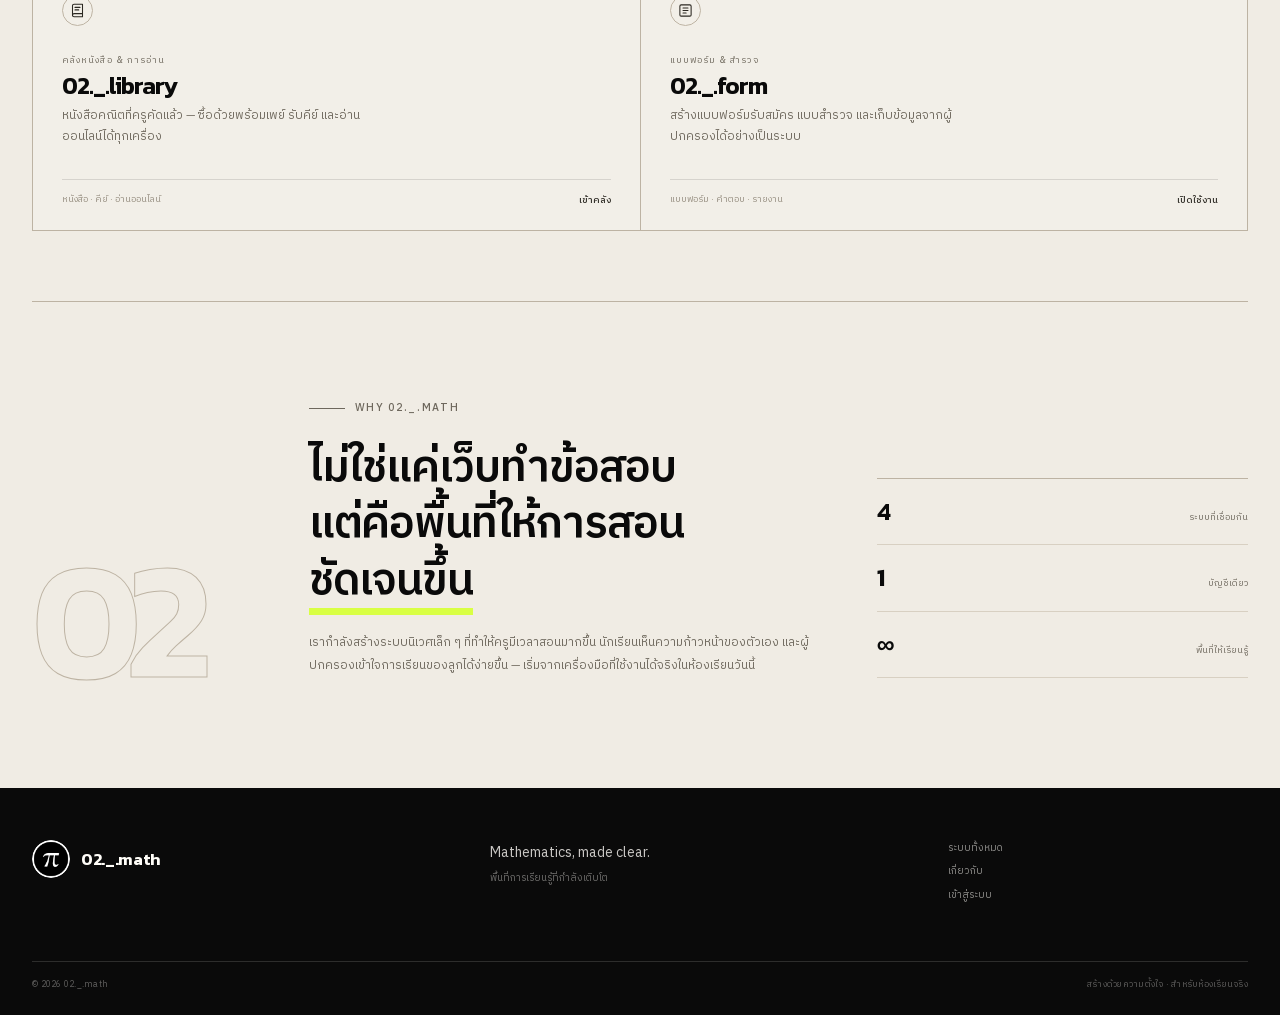
==== commit b1199e42: "02math: public library card + separate backoffice page" ====
--- a/index.html
+++ b/index.html
@@ -30,6 +30,7 @@
     <nav class="nav" aria-label="เมนูหลัก">
       <a href="#systems">ระบบทั้งหมด</a>
       <a href="#about">เกี่ยวกับ</a>
+      <a href="./admin/">หลังบ้าน</a>
       <a class="nav__status" href="#systems"><span class="status-dot"></span> 4 ระบบ</a>
     </nav>
   </header>
@@ -64,9 +65,8 @@
         </div>
         <span class="float-tag float-tag--a"><span class="float-tag__dot"></span> mock <small>สนามสอบออนไลน์</small></span>
         <span class="float-tag float-tag--b"><span class="float-tag__dot"></span> book <small>คอร์สเรียน &amp; ผู้ปกครอง</small></span>
-        <span class="float-tag float-tag--c"><span class="float-tag__dot"></span> admin <small>หลังบ้านสำหรับทีม</small></span>
+        <span class="float-tag float-tag--c"><span class="float-tag__dot"></span> library <small>คลังหนังสือคณิต</small></span>
         <span class="float-tag float-tag--d"><span class="float-tag__dot"></span> form <small>แบบฟอร์ม &amp; สำรวจ</small></span>
-        <span class="float-tag float-tag--e"><span class="float-tag__dot"></span> math <small>พื้นที่หลัก</small></span>
       </div>
     </section>
 
@@ -113,17 +113,17 @@
           <div class="system-card__foot"><span>คอร์สเรียน · สมัคร · ผู้ปกครอง</span><span class="text-link">ดูคอร์ส</span></div>
         </a>
 
-        <a class="system-card" href="https://08wxch.github.io/02._.admin/" data-service="admin">
+        <a class="system-card" href="https://library.02math.com">
           <div class="system-card__top"><span class="system-card__num">03</span><span class="system-card__arrow" aria-hidden="true">↗</span></div>
           <div class="system-card__icon" aria-hidden="true">
-            <svg viewBox="0 0 24 24" fill="none" stroke="currentColor" stroke-width="1.7" stroke-linecap="round" stroke-linejoin="round"><path d="M12.22 2h-.44a2 2 0 0 0-2 2v.18a2 2 0 0 1-1 1.73l-.43.25a2 2 0 0 1-2 0l-.15-.08a2 2 0 0 0-2.73.73l-.22.38a2 2 0 0 0 .73 2.73l.15.1a2 2 0 0 1 1 1.72v.51a2 2 0 0 1-1 1.74l-.15.09a2 2 0 0 0-.73 2.73l.22.38a2 2 0 0 0 2.73.73l.15-.08a2 2 0 0 1 2 0l.43.25a2 2 0 0 1 1 1.73V20a2 2 0 0 0 2 2h.44a2 2 0 0 0 2-2v-.18a2 2 0 0 1 1-1.73l.43-.25a2 2 0 0 1 2 0l.15.08a2 2 0 0 0 2.73-.73l.22-.39a2 2 0 0 0-.73-2.73l-.15-.08a2 2 0 0 1-1-1.74v-.5a2 2 0 0 1 1-1.74l.15-.09a2 2 0 0 0 .73-2.73l-.22-.38a2 2 0 0 0-2.73-.73l-.15.08a2 2 0 0 1-2 0l-.43-.25a2 2 0 0 1-1-1.73V4a2 2 0 0 0-2-2z"/><circle cx="12" cy="12" r="3"/></svg>
+            <svg viewBox="0 0 24 24" fill="none" stroke="currentColor" stroke-width="1.7" stroke-linecap="round" stroke-linejoin="round"><path d="M4 19.5A2.5 2.5 0 0 1 6.5 17H20"/><path d="M6.5 2H20v20H6.5A2.5 2.5 0 0 1 4 19.5v-15A2.5 2.5 0 0 1 6.5 2z"/><path d="M8 7h8M8 11h6"/></svg>
           </div>
           <div>
-            <p class="system-card__kicker">หลังบ้านสำหรับทีม</p>
-            <h3>02._.admin</h3>
-            <p class="system-card__desc">จัดการคอร์ส ผู้ใช้งาน หน่วยงาน และภาพรวมการดำเนินงานของโรงเรียนในที่เดียว</p>
+            <p class="system-card__kicker">คลังหนังสือ &amp; การอ่าน</p>
+            <h3>02._.library</h3>
+            <p class="system-card__desc">หนังสือคณิตที่ครูคัดแล้ว — ซื้อด้วยพร้อมเพย์ รับคีย์ และอ่านออนไลน์ได้ทุกเครื่อง</p>
           </div>
-          <div class="system-card__foot"><span>จัดการ · ภาพรวม · ทีมงาน</span><span class="text-link">เข้าหลังบ้าน</span></div>
+          <div class="system-card__foot"><span>หนังสือ · คีย์ · อ่านออนไลน์</span><span class="text-link">เข้าคลัง</span></div>
         </a>
 
         <a class="system-card" href="https://08wxch.github.io/02._.mock/form/" data-service="form">
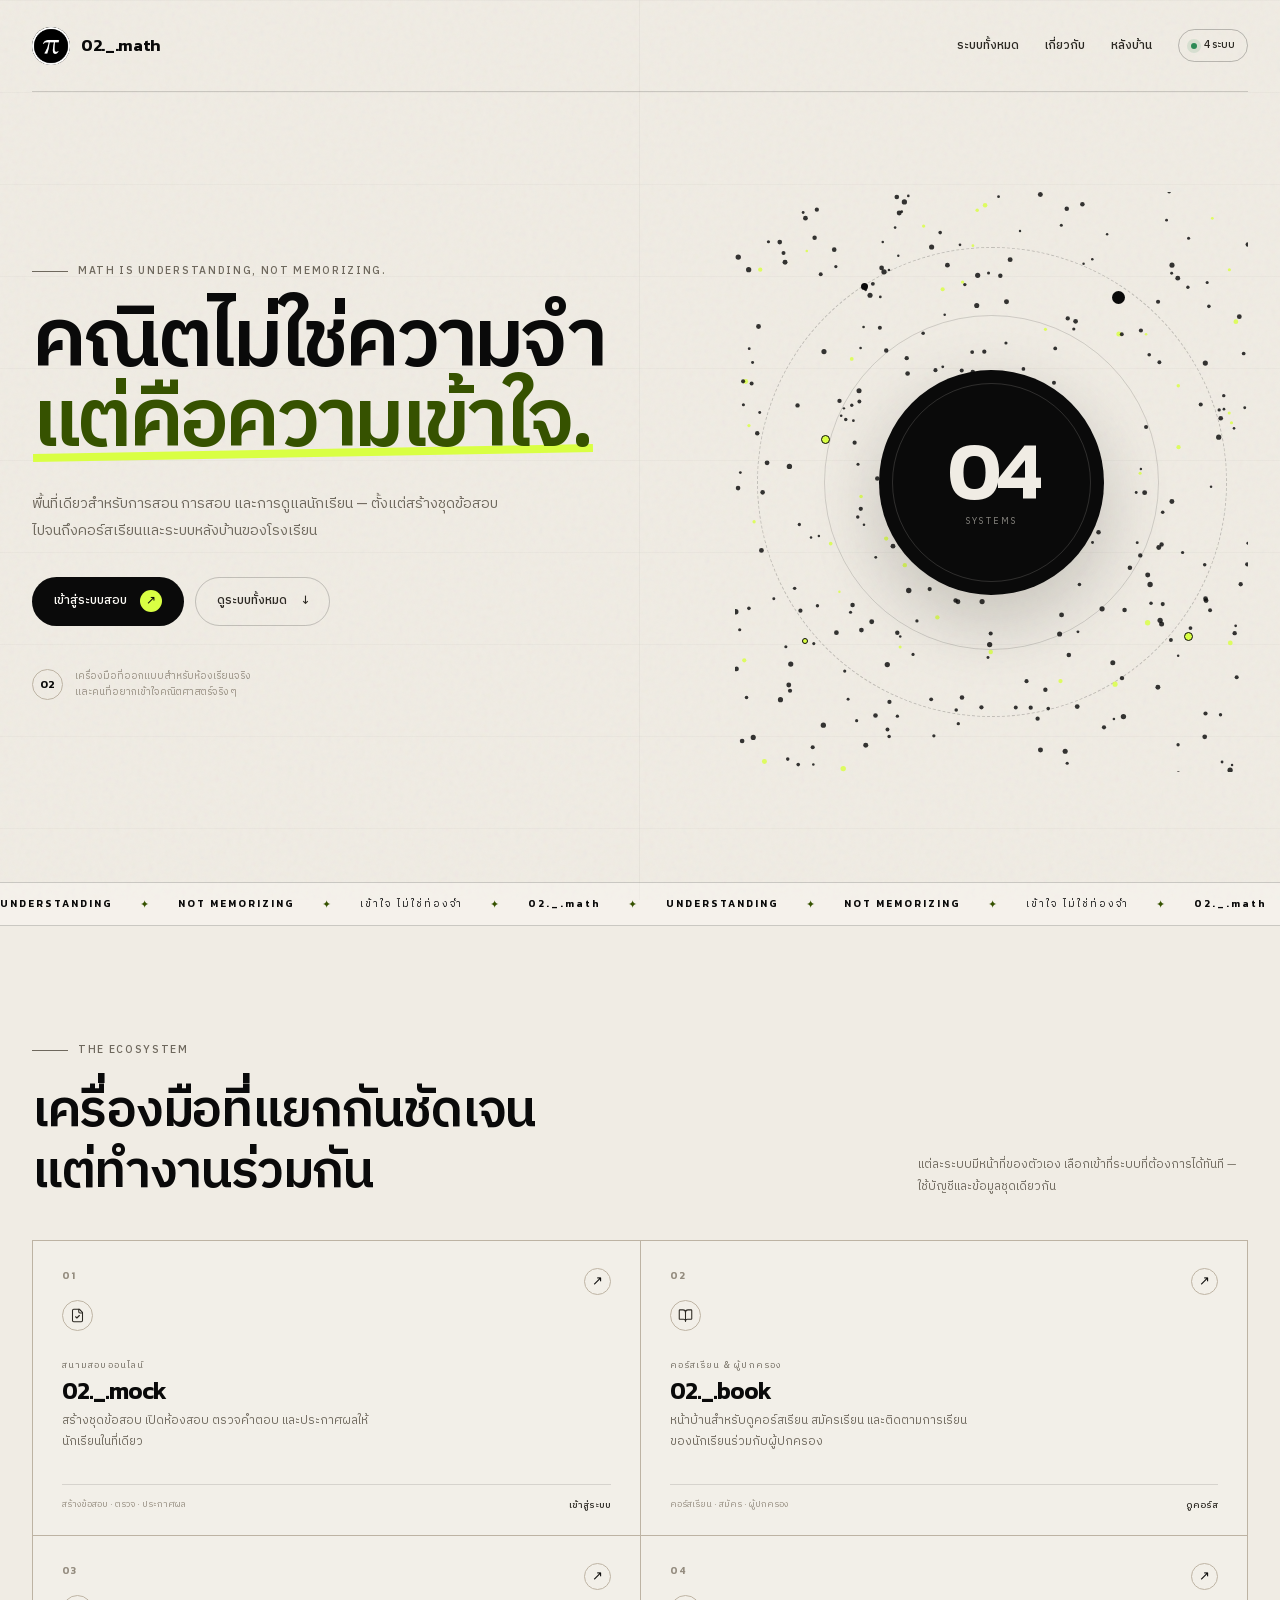
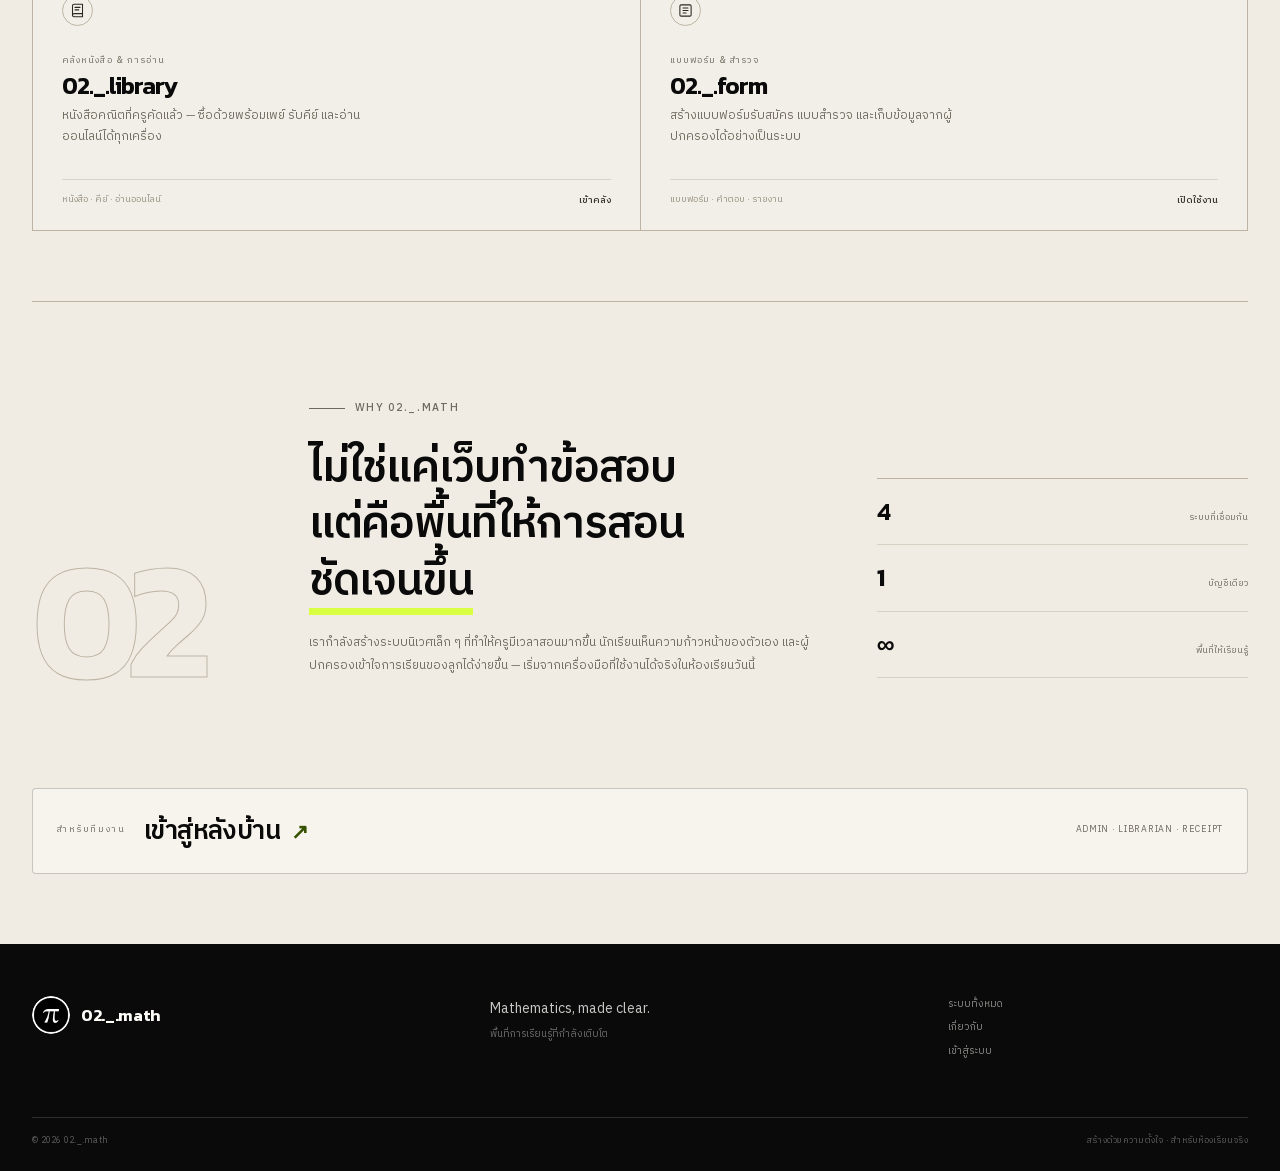
==== commit 2cb43677: "02math: particle constellation, kinetic title, backoffice strip" ====
--- a/index.html
+++ b/index.html
@@ -18,7 +18,7 @@
   <link rel="preload" href="./assets/fonts/kanit-600-latin.woff2" as="font" type="font/woff2" crossorigin>
   <link rel="preload" href="./assets/fonts/ibm-plex-sans-thai-400-thai.woff2" as="font" type="font/woff2" crossorigin>
   <link rel="preload" href="./assets/fonts/ibm-plex-sans-thai-600-thai.woff2" as="font" type="font/woff2" crossorigin>
-  <link rel="stylesheet" href="./styles.css">
+  <link rel="stylesheet" href="./styles.css?v=20261112c">
 </head>
 <body>
   <div class="grain" aria-hidden="true"></div>
@@ -54,7 +54,8 @@
         </div>
       </div>
 
-      <div class="hero__visual" aria-label="ภาพรวมระบบ 02._.math">
+      <div class="hero__visual" id="hero-visual" aria-label="ภาพรวมระบบ 02._.math">
+        <canvas class="particle-field" id="particle-field" aria-hidden="true"></canvas>
         <div class="orbit orbit--outer" aria-hidden="true"></div>
         <div class="orbit orbit--inner" aria-hidden="true"></div>
         <div class="orbit__dot orbit__dot--one" aria-hidden="true"></div>
@@ -154,6 +155,12 @@
         <div><strong>∞</strong><span>พื้นที่ให้เรียนรู้</span></div>
       </div>
     </section>
+
+    <a class="backoffice-strip" href="./admin/" aria-label="เข้าสู่ระบบหลังบ้าน">
+      <span class="backoffice-strip__eyebrow">สำหรับทีมงาน</span>
+      <span class="backoffice-strip__title">เข้าสู่หลังบ้าน <span aria-hidden="true">↗</span></span>
+      <span class="backoffice-strip__meta">admin · librarian · receipt</span>
+    </a>
   </main>
 
   <footer class="footer">
@@ -184,6 +191,162 @@
       const key = link.dataset.service;
       if (routes[key]) link.href = routes[key];
     });
+
+    // ------------------------------------------------------------------
+    // Opening motion: a point cloud that forms a 3D circle, then the four
+    // public tool names while the page scrolls.
+    // ------------------------------------------------------------------
+    (() => {
+      const visual = document.getElementById('hero-visual');
+      const canvas = document.getElementById('particle-field');
+      if (!visual || !canvas) return;
+      const reduced = matchMedia('(prefers-reduced-motion: reduce)').matches;
+      if (reduced) { canvas.remove(); return; }
+      const ctx = canvas.getContext('2d');
+      let W = 0, H = 0, DPR = 1, particles = [], sphere = [], textTargets = null;
+      let textMode = false, lastMode = null, raf = 0;
+
+      const rand = (a, b) => a + Math.random() * (b - a);
+
+      function makeParticles() {
+        const count = innerWidth < 640 ? 520 : 1000;
+        particles = Array.from({ length: count }, (_, i) => ({
+          x: W / 2 + rand(-W, W), y: H / 2 + rand(-H, H),
+          tx: W / 2, ty: H / 2, idx: i,
+          size: rand(1, 2.4), phase: rand(0, Math.PI * 2),
+          color: i % 8 === 0 ? '#d9ff43' : '#0a0a0a',
+          speed: rand(.055, .105)
+        }));
+      }
+
+      function makeSphere() {
+        const n = particles.length;
+        sphere = Array.from({ length: n }, (_, i) => {
+          const y = 1 - (i / (n - 1)) * 2;
+          const r = Math.sqrt(Math.max(0, 1 - y * y));
+          const theta = i * 2.399963229728653;
+          return { x: Math.cos(theta) * r, y, z: Math.sin(theta) * r };
+        });
+      }
+
+      function makeText() {
+        if (textTargets) return;
+        const off = document.createElement('canvas');
+        off.width = W; off.height = H;
+        const c = off.getContext('2d');
+        c.clearRect(0, 0, W, H);
+        c.fillStyle = '#0a0a0a';
+        c.textAlign = 'center';
+        c.textBaseline = 'middle';
+        const size = Math.min(W * .145, 78);
+        c.font = `600 ${size}px Kanit, "IBM Plex Sans Thai", sans-serif`;
+        const labels = ['mock', 'book', 'form', 'library'];
+        const points = [
+          [W * .27, H * .28], [W * .73, H * .28],
+          [W * .27, H * .72], [W * .73, H * .72]
+        ];
+        labels.forEach((label, i) => c.fillText(label, points[i][0], points[i][1]));
+        const data = c.getImageData(0, 0, W, H).data;
+        const out = [];
+        const step = 2;
+        for (let y = 0; y < H; y += step) {
+          for (let x = 0; x < W; x += step) {
+            if (data[(y * W + x) * 4 + 3] > 150) out.push({ x, y });
+          }
+        }
+        for (let i = out.length - 1; i > 0; i--) { const j = Math.floor(Math.random() * (i + 1)); [out[i], out[j]] = [out[j], out[i]]; }
+        textTargets = out;
+      }
+
+      function resize() {
+        const r = visual.getBoundingClientRect();
+        W = Math.round(r.width); H = Math.round(r.height);
+        DPR = Math.min(devicePixelRatio || 1, 2);
+        canvas.width = Math.round(W * DPR); canvas.height = Math.round(H * DPR);
+        canvas.style.width = W + 'px'; canvas.style.height = H + 'px';
+        ctx.setTransform(DPR, 0, 0, DPR, 0, 0);
+        visual.classList.add('has-particles');
+        makeParticles(); makeSphere(); textTargets = null;
+      }
+
+      function draw(now) {
+        ctx.clearRect(0, 0, W, H);
+        const p = Math.min(1, Math.max(0, (scrollY - 80) / 470));
+        const nextText = p > .18 && p < .86;
+        if (nextText !== textMode) { textMode = nextText; visual.classList.toggle('is-text', textMode); }
+        if (textMode) makeText();
+        const angle = now * .00022;
+
+        for (let i = 0; i < particles.length; i++) {
+          const dot = particles[i];
+          let tx, ty;
+          if (textMode && textTargets && textTargets.length) {
+            const t = textTargets[i % textTargets.length];
+            tx = t.x; ty = t.y;
+          } else {
+            const s = sphere[i] || sphere[0];
+            const cos = Math.cos(angle), sin = Math.sin(angle);
+            const x = s.x * cos - s.z * sin;
+            const z = s.x * sin + s.z * cos;
+            const scale = Math.min(W, H) * .31;
+            tx = W / 2 + x * scale;
+            ty = H / 2 + s.y * scale;
+            dot.size = 1.2 + (z + 1) * .75;
+          }
+          dot.x += (tx - dot.x) * (textMode ? .19 : dot.speed);
+          dot.y += (ty - dot.y) * (textMode ? .19 : dot.speed);
+          const jitter = textMode ? .018 : .12;
+          dot.x += Math.sin(now * .001 + dot.phase) * jitter;
+          dot.y += Math.cos(now * .0013 + dot.phase) * jitter;
+          ctx.beginPath();
+          ctx.fillStyle = dot.color;
+          ctx.globalAlpha = textMode ? .94 : .82;
+          ctx.arc(dot.x, dot.y, textMode ? 1.15 : dot.size, 0, Math.PI * 2);
+          ctx.fill();
+        }
+        ctx.globalAlpha = 1;
+        raf = requestAnimationFrame(draw);
+      }
+
+      resize();
+      addEventListener('resize', () => { cancelAnimationFrame(raf); resize(); raf = requestAnimationFrame(draw); }, { passive: true });
+      raf = requestAnimationFrame(draw);
+    })();
+
+    // ------------------------------------------------------------------
+    // Kinetic opening title: grapheme-safe Thai character reveal + hover.
+    // ------------------------------------------------------------------
+    (() => {
+      const title = document.querySelector('.hero h1');
+      if (!title || matchMedia('(prefers-reduced-motion: reduce)').matches) return;
+      const segmenter = typeof Intl.Segmenter === 'function'
+        ? new Intl.Segmenter('th', { granularity: 'grapheme' })
+        : null;
+      const chars = (text) => segmenter
+        ? [...segmenter.segment(text)].map((part) => part.segment)
+        : Array.from(text);
+      let index = 0;
+      const walk = (node) => {
+        if (node.nodeType === Node.TEXT_NODE) {
+          const value = node.nodeValue;
+          if (!value) return;
+          const frag = document.createDocumentFragment();
+          chars(value).forEach((ch) => {
+            const span = document.createElement('span');
+            span.className = 'char';
+            span.style.setProperty('--i', String(index++));
+            span.textContent = ch;
+            frag.appendChild(span);
+          });
+          node.replaceWith(frag);
+          return;
+        }
+        if (node.nodeType === Node.ELEMENT_NODE && node.tagName !== 'BR') {
+          [...node.childNodes].forEach(walk);
+        }
+      };
+      walk(title);
+    })();
   </script>
 </body>
 </html>
--- a/styles.css
+++ b/styles.css
@@ -472,3 +472,56 @@
   .orbit--outer, .ticker__track, .float-tag { animation: none; }
   .btn, .system-card, .system-card__arrow, .text-link { transition: none; }
 }
+
+/* ------------------------------------------------------------------------
+   particle constellation + kinetic title (opening interaction)
+   ------------------------------------------------------------------------ */
+.hero__visual { isolation: isolate; }
+.particle-field {
+  position: absolute; inset: 0; z-index: 1;
+  width: 100%; height: 100%; pointer-events: none;
+}
+.hero__visual .orbit { z-index: 0; transition: opacity .5s ease; }
+.hero__visual .monogram { z-index: 3; transition: opacity .45s ease, transform .45s ease; }
+.hero__visual.has-particles .float-tag { opacity: 0; visibility: hidden; pointer-events: none; }
+.hero__visual.is-text .orbit { opacity: .18; }
+.hero__visual.is-text .monogram { opacity: .07; transform: scale(.88); }
+
+.hero h1 .char {
+  display: inline-block; opacity: 0; transform: translateY(34px) rotate(3deg);
+  animation: char-in .8s cubic-bezier(.16,1,.3,1) forwards;
+  animation-delay: calc(var(--i, 0) * 22ms);
+  transition: color .18s ease, transform .18s cubic-bezier(.16,1,.3,1);
+}
+.hero h1 .char:hover { color: var(--accent-dark); transform: translateY(-5px) rotate(-2deg); }
+@keyframes char-in { to { opacity: 1; transform: none; } }
+.hero__accent .char { color: var(--accent-dark); }
+
+/* easy backoffice entrance at the bottom of the public page */
+.backoffice-strip {
+  position: relative; z-index: 2;
+  width: var(--shell); margin: 0 auto 70px; min-height: 86px;
+  display: flex; align-items: center; gap: 18px; padding: 17px 24px;
+  border: 1px solid rgba(10,10,10,.2); border-radius: 4px;
+  background: rgba(255,253,248,.46); color: var(--ink);
+  transition: background .25s, color .25s, border-color .25s, transform .25s;
+}
+.backoffice-strip:hover { background: var(--ink); color: var(--surface); border-color: var(--ink); transform: translateY(-2px); }
+.backoffice-strip__eyebrow { color: var(--muted); font-size: 9px; letter-spacing: .18em; text-transform: uppercase; }
+.backoffice-strip__title { font-family: var(--brand); font-size: clamp(19px, 2.2vw, 26px); font-weight: 600; letter-spacing: -.02em; }
+.backoffice-strip__title span { display: inline-block; margin-left: 5px; color: var(--accent-dark); font-size: .8em; transition: transform .2s; }
+.backoffice-strip:hover .backoffice-strip__eyebrow { color: rgba(255,253,248,.5); }
+.backoffice-strip:hover .backoffice-strip__title span { color: var(--accent); transform: translate(3px,-3px); }
+.backoffice-strip__meta { margin-left: auto; color: var(--muted); font-size: 9px; letter-spacing: .08em; text-transform: uppercase; }
+.backoffice-strip:hover .backoffice-strip__meta { color: rgba(255,253,248,.48); }
+
+@media (max-width: 620px) {
+  .backoffice-strip { flex-wrap: wrap; gap: 7px 14px; margin-bottom: 44px; padding: 16px; }
+  .backoffice-strip__title { width: 100%; order: 2; }
+  .backoffice-strip__meta { margin-left: auto; order: 3; }
+  .hero h1 .char { animation-duration: .65s; }
+}
+@media (prefers-reduced-motion: reduce) {
+  .hero h1 .char { opacity: 1; transform: none; animation: none; }
+}
+.hero__visual.is-text .monogram { opacity: 0; }
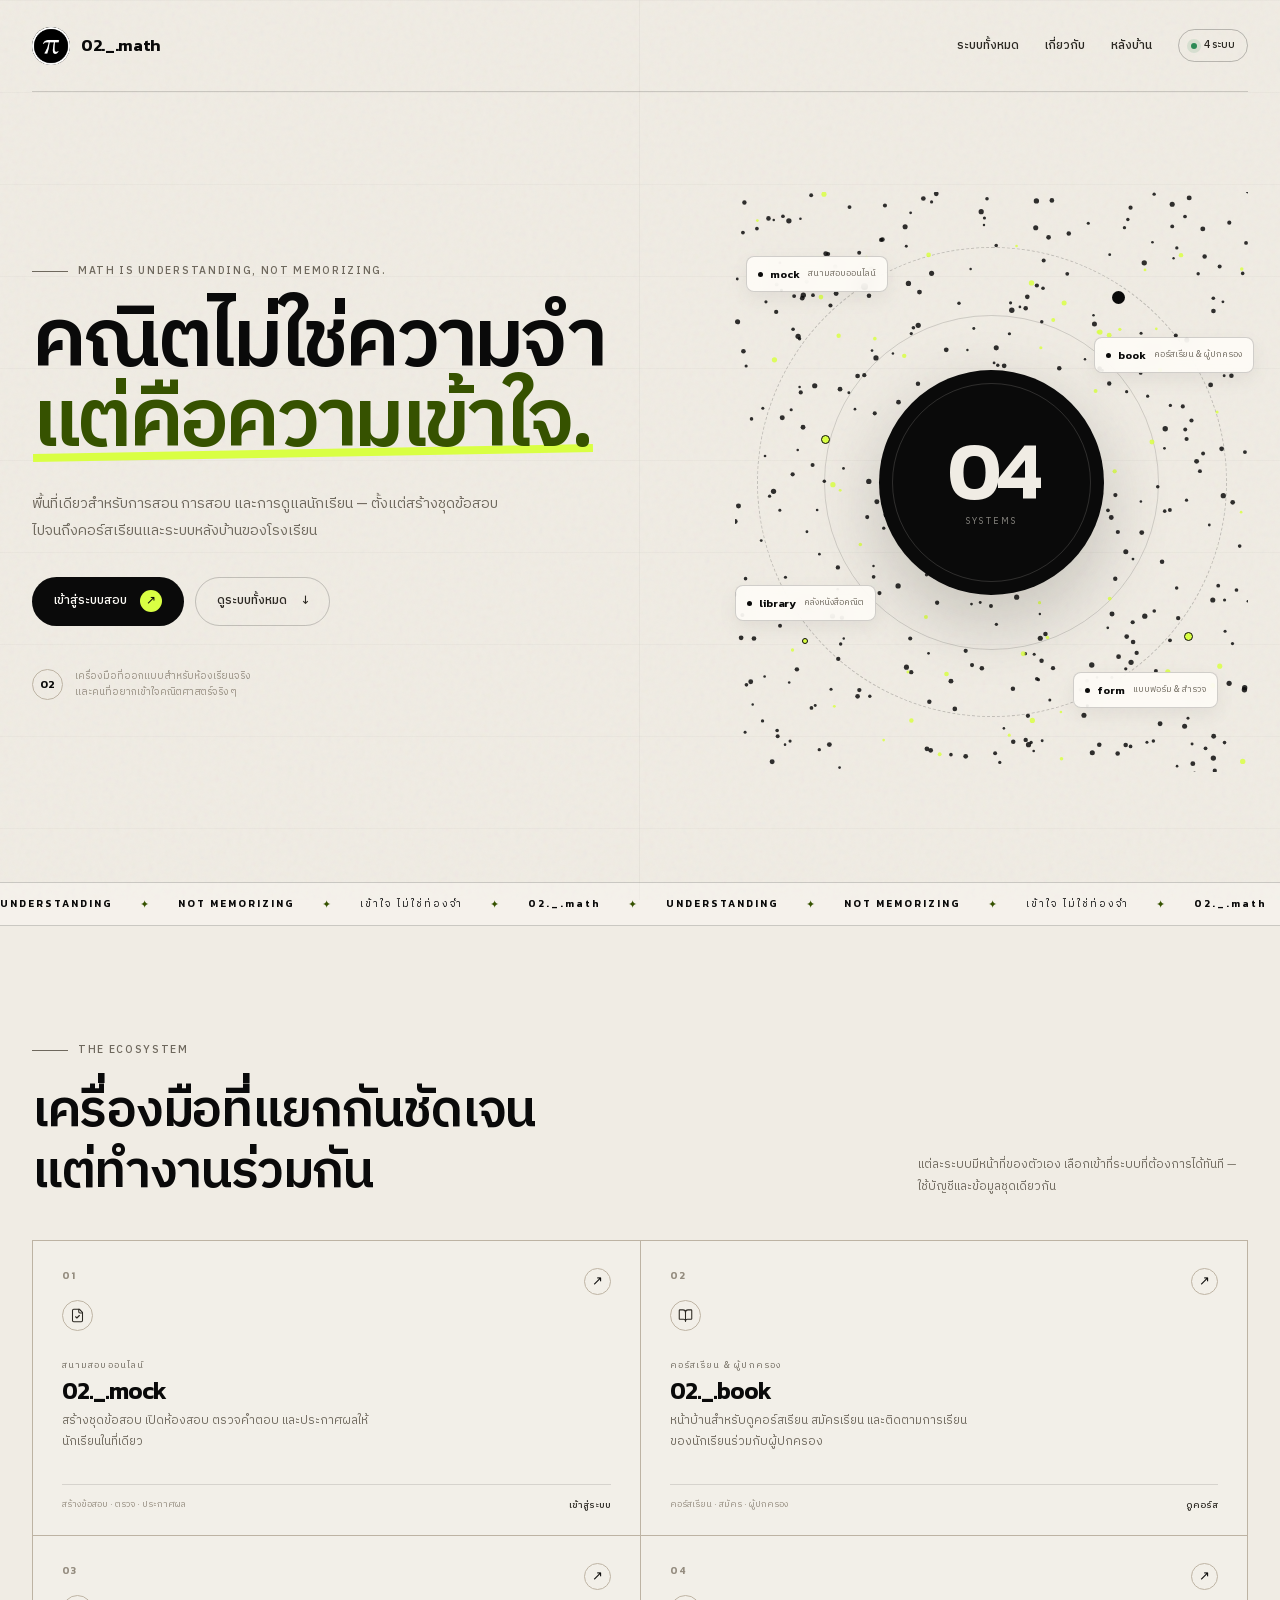
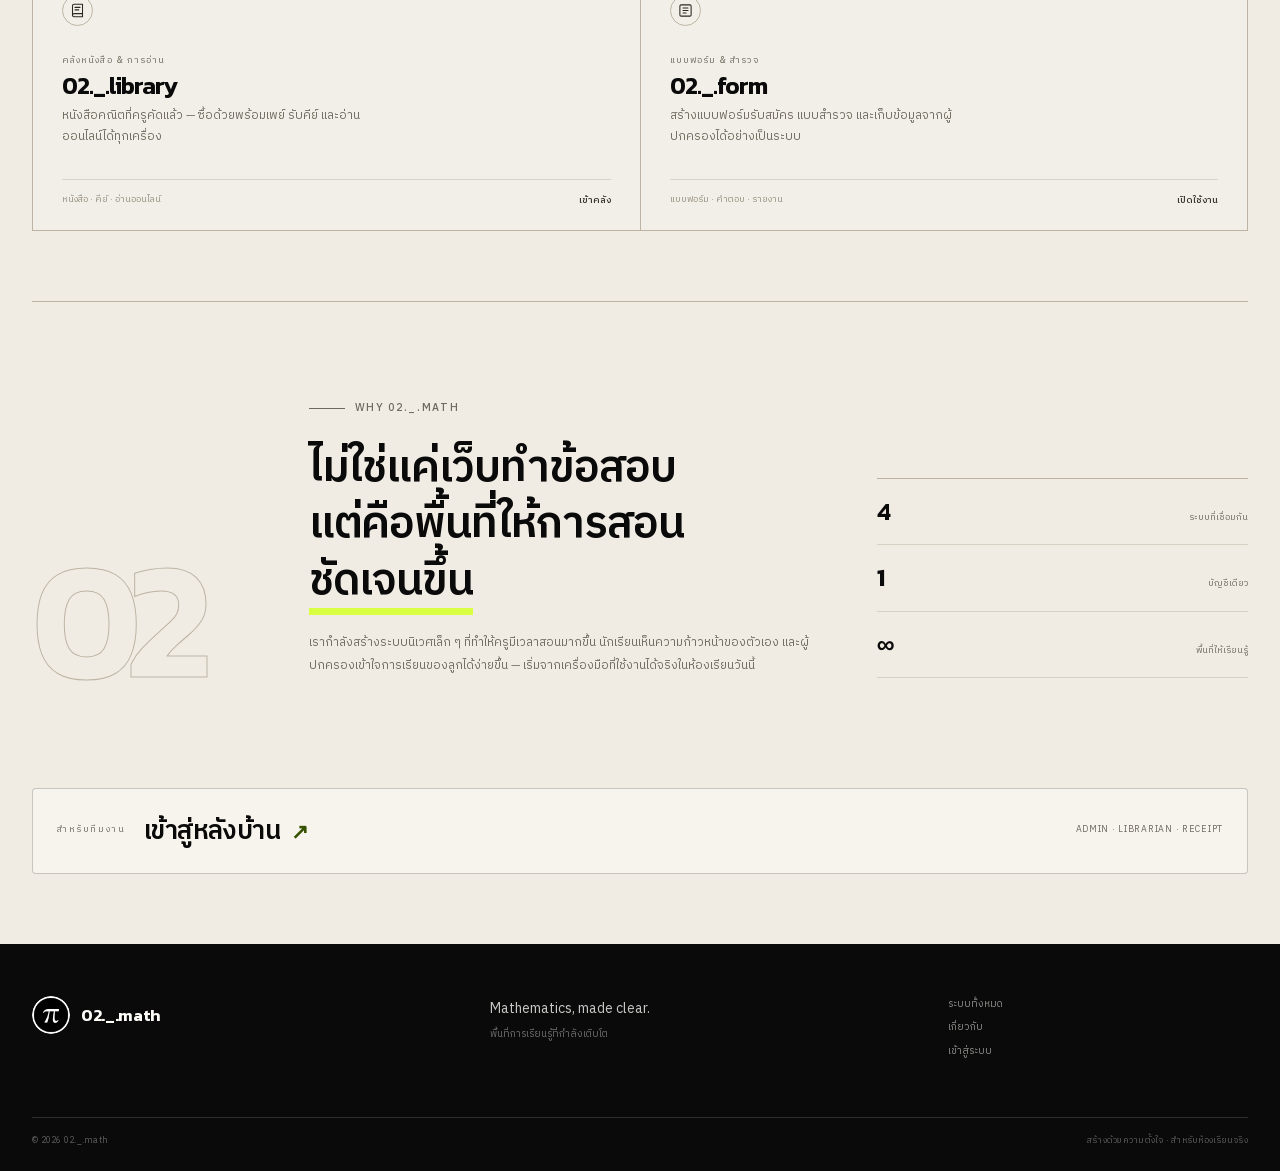
==== commit 3223e17a: "02math: cursor-attracted dot sphere, restore orbiting word cards" ====
--- a/index.html
+++ b/index.html
@@ -18,7 +18,7 @@
   <link rel="preload" href="./assets/fonts/kanit-600-latin.woff2" as="font" type="font/woff2" crossorigin>
   <link rel="preload" href="./assets/fonts/ibm-plex-sans-thai-400-thai.woff2" as="font" type="font/woff2" crossorigin>
   <link rel="preload" href="./assets/fonts/ibm-plex-sans-thai-600-thai.woff2" as="font" type="font/woff2" crossorigin>
-  <link rel="stylesheet" href="./styles.css?v=20261112c">
+  <link rel="stylesheet" href="./styles.css?v=20261112e">
 </head>
 <body>
   <div class="grain" aria-hidden="true"></div>
@@ -203,8 +203,9 @@
       const reduced = matchMedia('(prefers-reduced-motion: reduce)').matches;
       if (reduced) { canvas.remove(); return; }
       const ctx = canvas.getContext('2d');
-      let W = 0, H = 0, DPR = 1, particles = [], sphere = [], textTargets = null;
-      let textMode = false, lastMode = null, raf = 0;
+      let W = 0, H = 0, DPR = 1, particles = [], sphere = [], raf = 0;
+      const center = { x: 0, y: 0 };
+      const pointer = { x: 0, y: 0, active: false };
 
       const rand = (a, b) => a + Math.random() * (b - a);
 
@@ -212,8 +213,7 @@
         const count = innerWidth < 640 ? 520 : 1000;
         particles = Array.from({ length: count }, (_, i) => ({
           x: W / 2 + rand(-W, W), y: H / 2 + rand(-H, H),
-          tx: W / 2, ty: H / 2, idx: i,
-          size: rand(1, 2.4), phase: rand(0, Math.PI * 2),
+          idx: i, size: rand(1, 2.4), phase: rand(0, Math.PI * 2),
           color: i % 8 === 0 ? '#d9ff43' : '#0a0a0a',
           speed: rand(.055, .105)
         }));
@@ -229,35 +229,6 @@
         });
       }
 
-      function makeText() {
-        if (textTargets) return;
-        const off = document.createElement('canvas');
-        off.width = W; off.height = H;
-        const c = off.getContext('2d');
-        c.clearRect(0, 0, W, H);
-        c.fillStyle = '#0a0a0a';
-        c.textAlign = 'center';
-        c.textBaseline = 'middle';
-        const size = Math.min(W * .145, 78);
-        c.font = `600 ${size}px Kanit, "IBM Plex Sans Thai", sans-serif`;
-        const labels = ['mock', 'book', 'form', 'library'];
-        const points = [
-          [W * .27, H * .28], [W * .73, H * .28],
-          [W * .27, H * .72], [W * .73, H * .72]
-        ];
-        labels.forEach((label, i) => c.fillText(label, points[i][0], points[i][1]));
-        const data = c.getImageData(0, 0, W, H).data;
-        const out = [];
-        const step = 2;
-        for (let y = 0; y < H; y += step) {
-          for (let x = 0; x < W; x += step) {
-            if (data[(y * W + x) * 4 + 3] > 150) out.push({ x, y });
-          }
-        }
-        for (let i = out.length - 1; i > 0; i--) { const j = Math.floor(Math.random() * (i + 1)); [out[i], out[j]] = [out[j], out[i]]; }
-        textTargets = out;
-      }
-
       function resize() {
         const r = visual.getBoundingClientRect();
         W = Math.round(r.width); H = Math.round(r.height);
@@ -266,48 +237,54 @@
         canvas.style.width = W + 'px'; canvas.style.height = H + 'px';
         ctx.setTransform(DPR, 0, 0, DPR, 0, 0);
         visual.classList.add('has-particles');
-        makeParticles(); makeSphere(); textTargets = null;
+        center.x = W / 2; center.y = H / 2;
+        pointer.x = center.x; pointer.y = center.y;
+        makeParticles(); makeSphere();
       }
 
       function draw(now) {
         ctx.clearRect(0, 0, W, H);
-        const p = Math.min(1, Math.max(0, (scrollY - 80) / 470));
-        const nextText = p > .18 && p < .86;
-        if (nextText !== textMode) { textMode = nextText; visual.classList.toggle('is-text', textMode); }
-        if (textMode) makeText();
+        const targetX = pointer.active ? pointer.x : W / 2;
+        const targetY = pointer.active ? pointer.y : H / 2;
+        center.x += (targetX - center.x) * .11;
+        center.y += (targetY - center.y) * .11;
         const angle = now * .00022;
+        const scale = Math.min(W, H) * (pointer.active ? .20 : .31);
+        const cos = Math.cos(angle), sin = Math.sin(angle);
 
         for (let i = 0; i < particles.length; i++) {
           const dot = particles[i];
-          let tx, ty;
-          if (textMode && textTargets && textTargets.length) {
-            const t = textTargets[i % textTargets.length];
-            tx = t.x; ty = t.y;
-          } else {
-            const s = sphere[i] || sphere[0];
-            const cos = Math.cos(angle), sin = Math.sin(angle);
-            const x = s.x * cos - s.z * sin;
-            const z = s.x * sin + s.z * cos;
-            const scale = Math.min(W, H) * .31;
-            tx = W / 2 + x * scale;
-            ty = H / 2 + s.y * scale;
-            dot.size = 1.2 + (z + 1) * .75;
-          }
-          dot.x += (tx - dot.x) * (textMode ? .19 : dot.speed);
-          dot.y += (ty - dot.y) * (textMode ? .19 : dot.speed);
-          const jitter = textMode ? .018 : .12;
+          const s = sphere[i] || sphere[0];
+          const x = s.x * cos - s.z * sin;
+          const z = s.x * sin + s.z * cos;
+          const tx = center.x + x * scale;
+          const ty = center.y + s.y * scale;
+          dot.x += (tx - dot.x) * dot.speed;
+          dot.y += (ty - dot.y) * dot.speed;
+          const jitter = pointer.active ? .06 : .12;
           dot.x += Math.sin(now * .001 + dot.phase) * jitter;
           dot.y += Math.cos(now * .0013 + dot.phase) * jitter;
           ctx.beginPath();
           ctx.fillStyle = dot.color;
-          ctx.globalAlpha = textMode ? .94 : .82;
-          ctx.arc(dot.x, dot.y, textMode ? 1.15 : dot.size, 0, Math.PI * 2);
+          ctx.globalAlpha = .84;
+          ctx.arc(dot.x, dot.y, 1.2 + (z + 1) * .75, 0, Math.PI * 2);
           ctx.fill();
         }
         ctx.globalAlpha = 1;
         raf = requestAnimationFrame(draw);
       }
 
+      visual.addEventListener('pointermove', (event) => {
+        const r = visual.getBoundingClientRect();
+        pointer.x = event.clientX - r.left;
+        pointer.y = event.clientY - r.top;
+        pointer.active = true;
+        visual.classList.add('is-cursor');
+      }, { passive: true });
+      visual.addEventListener('pointerleave', () => {
+        pointer.active = false;
+        visual.classList.remove('is-cursor');
+      });
       resize();
       addEventListener('resize', () => { cancelAnimationFrame(raf); resize(); raf = requestAnimationFrame(draw); }, { passive: true });
       raf = requestAnimationFrame(draw);
--- a/styles.css
+++ b/styles.css
@@ -525,3 +525,11 @@
   .hero h1 .char { opacity: 1; transform: none; animation: none; }
 }
 .hero__visual.is-text .monogram { opacity: 0; }
+
+/* keep the four word cards orbiting while the dot sphere reacts to the pointer */
+.hero__visual.has-particles .float-tag {
+  opacity: 1; visibility: visible; pointer-events: auto;
+}
+.hero__visual.is-cursor .monogram { opacity: .12; transform: scale(.86); }
+.hero__visual.is-cursor .orbit { opacity: .3; }
+.hero__visual.is-cursor .monogram { opacity: 0; }
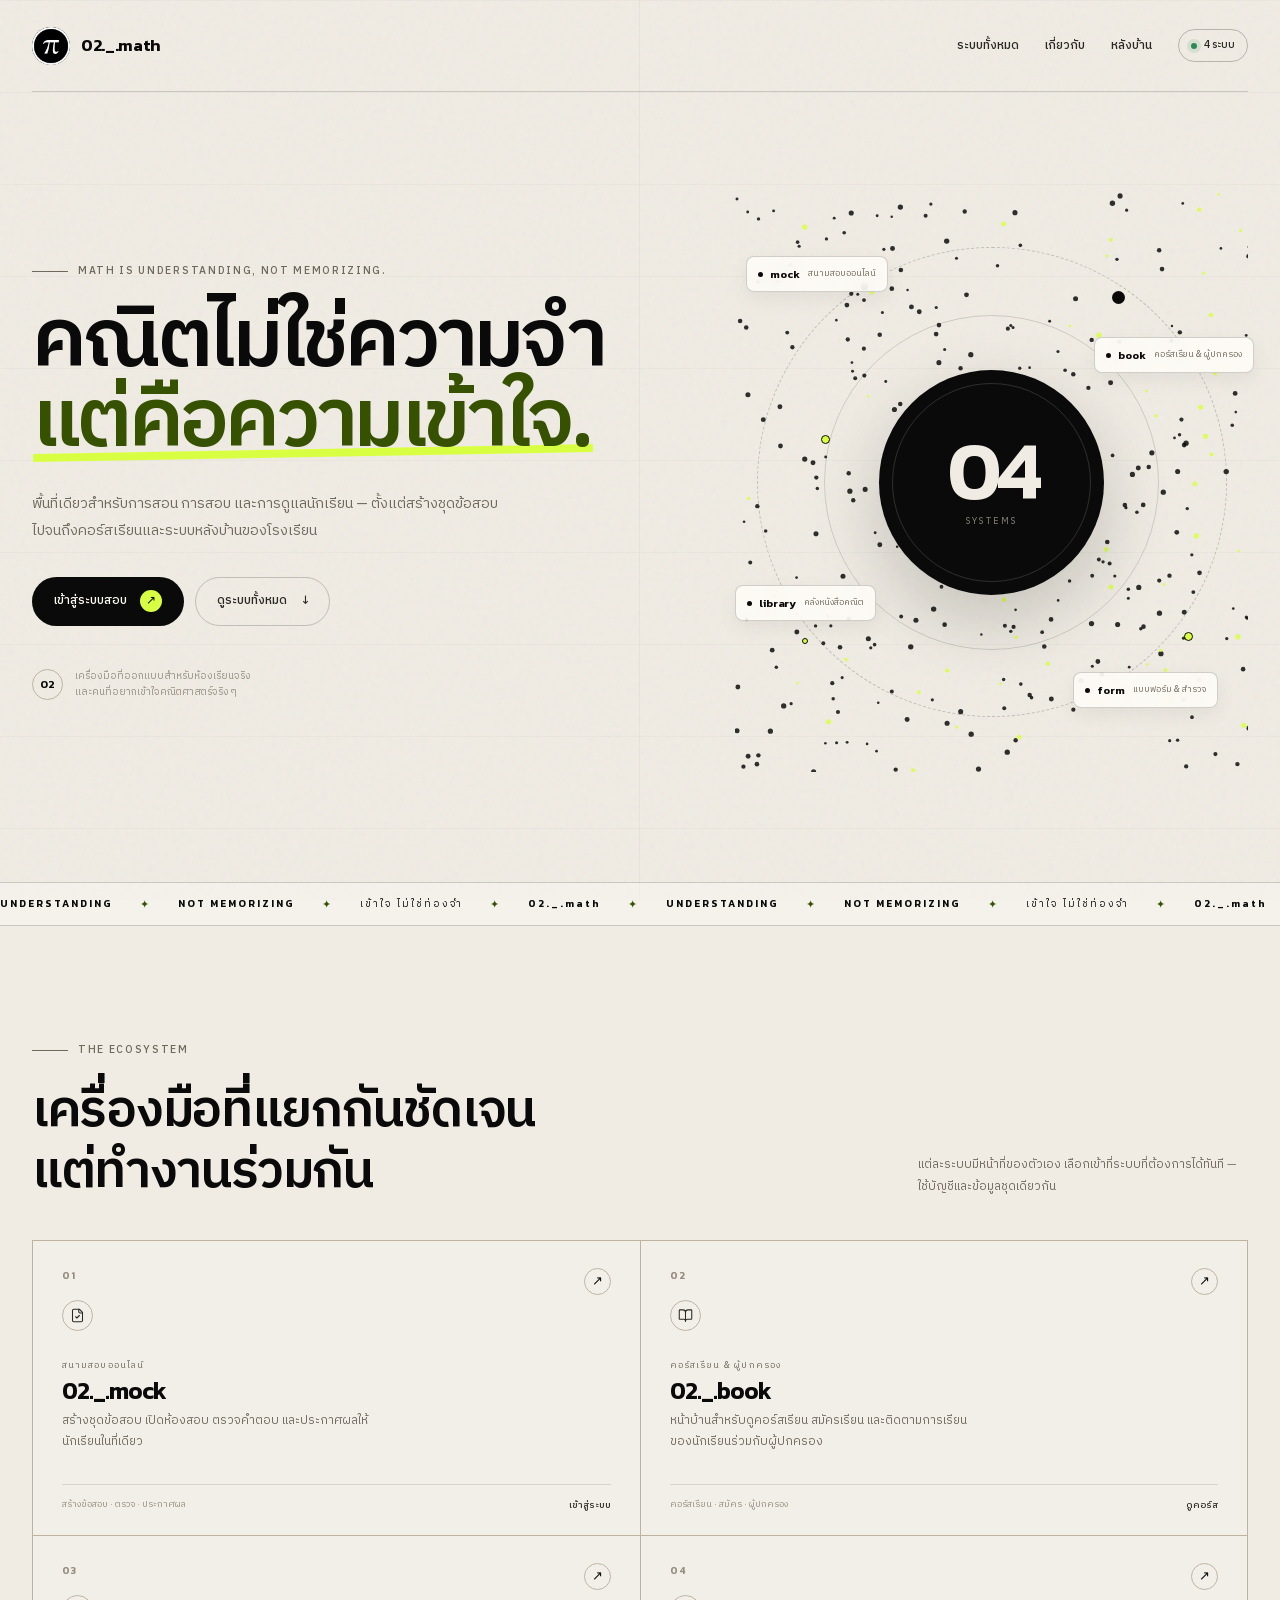
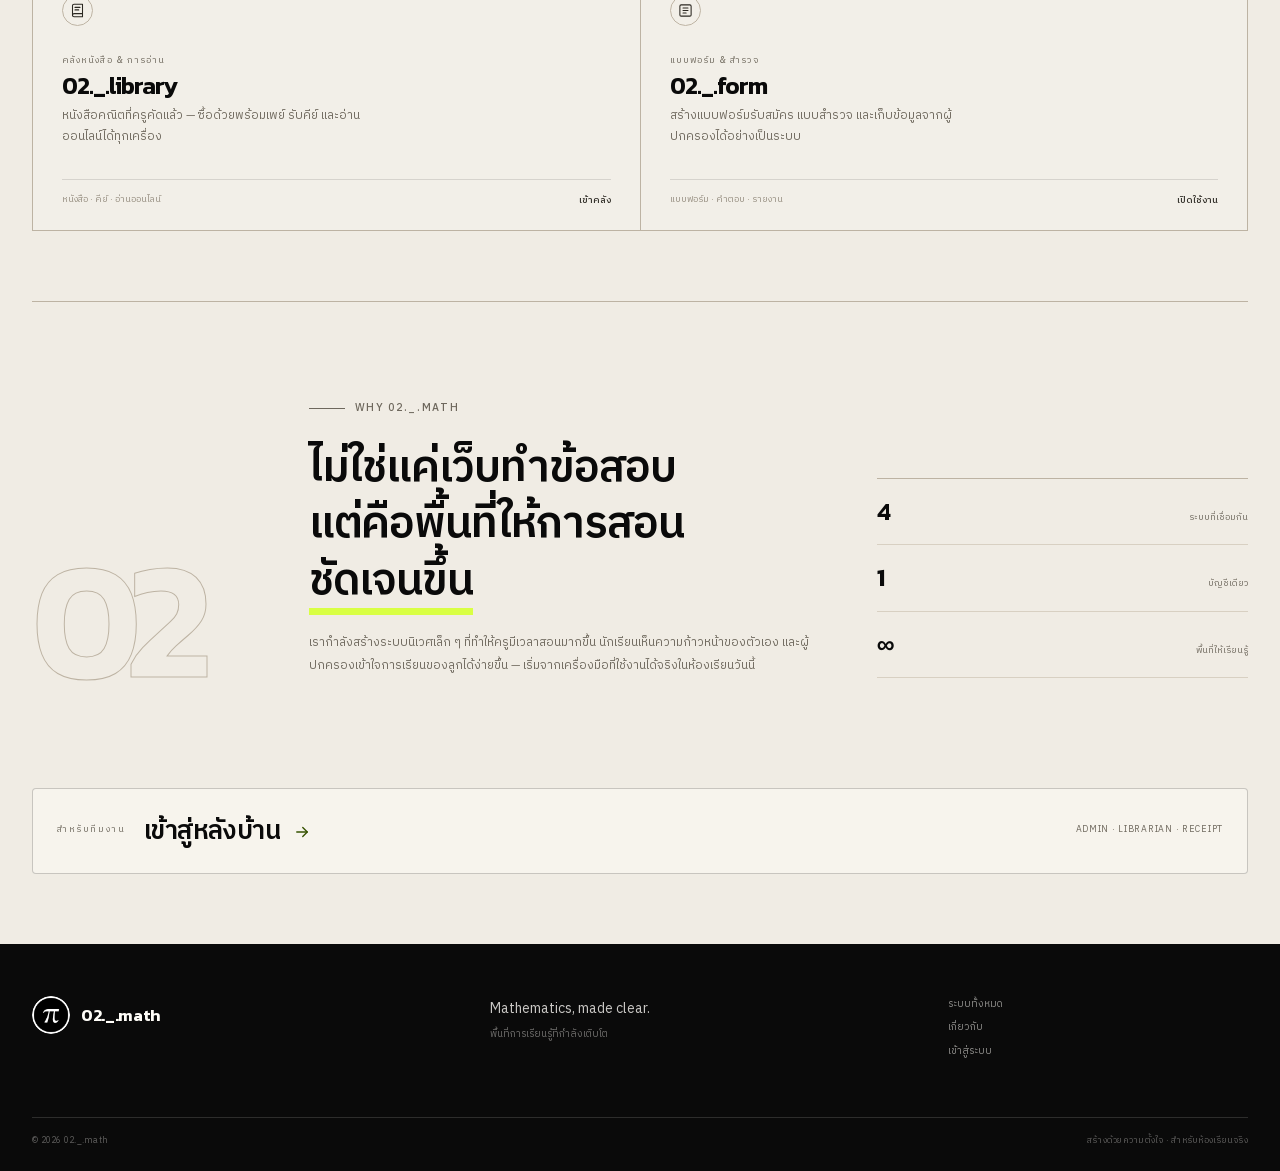
==== commit c1585f99: "Replace bottom backoffice emoji arrow with line icon" ====
--- a/index.html
+++ b/index.html
@@ -18,7 +18,7 @@
   <link rel="preload" href="./assets/fonts/kanit-600-latin.woff2" as="font" type="font/woff2" crossorigin>
   <link rel="preload" href="./assets/fonts/ibm-plex-sans-thai-400-thai.woff2" as="font" type="font/woff2" crossorigin>
   <link rel="preload" href="./assets/fonts/ibm-plex-sans-thai-600-thai.woff2" as="font" type="font/woff2" crossorigin>
-  <link rel="stylesheet" href="./styles.css?v=20261112e">
+  <link rel="stylesheet" href="./styles.css?v=20261112f">
 </head>
 <body>
   <div class="grain" aria-hidden="true"></div>
@@ -158,7 +158,9 @@
 
     <a class="backoffice-strip" href="./admin/" aria-label="เข้าสู่ระบบหลังบ้าน">
       <span class="backoffice-strip__eyebrow">สำหรับทีมงาน</span>
-      <span class="backoffice-strip__title">เข้าสู่หลังบ้าน <span aria-hidden="true">↗</span></span>
+      <span class="backoffice-strip__title">เข้าสู่หลังบ้าน
+        <svg class="backoffice-strip__arrow" viewBox="0 0 24 24" fill="none" stroke="currentColor" stroke-width="1.8" stroke-linecap="round" stroke-linejoin="round" aria-hidden="true"><path d="M5 12h14"/><path d="m13 6 6 6-6 6"/></svg>
+      </span>
       <span class="backoffice-strip__meta">admin · librarian · receipt</span>
     </a>
   </main>
--- a/styles.css
+++ b/styles.css
@@ -533,3 +533,12 @@
 .hero__visual.is-cursor .monogram { opacity: .12; transform: scale(.86); }
 .hero__visual.is-cursor .orbit { opacity: .3; }
 .hero__visual.is-cursor .monogram { opacity: 0; }
+
+/* bottom backoffice link: thin line arrow, no emoji */
+.backoffice-strip__arrow {
+  width: 18px; height: 18px; display: inline-block; margin-left: 7px;
+  vertical-align: -2px; color: var(--accent-dark);
+  transition: color .2s, transform .2s;
+}
+.backoffice-strip:hover .backoffice-strip__arrow { color: var(--accent); transform: translate(3px, 0); }
+.backoffice-strip__title span { display: none; }
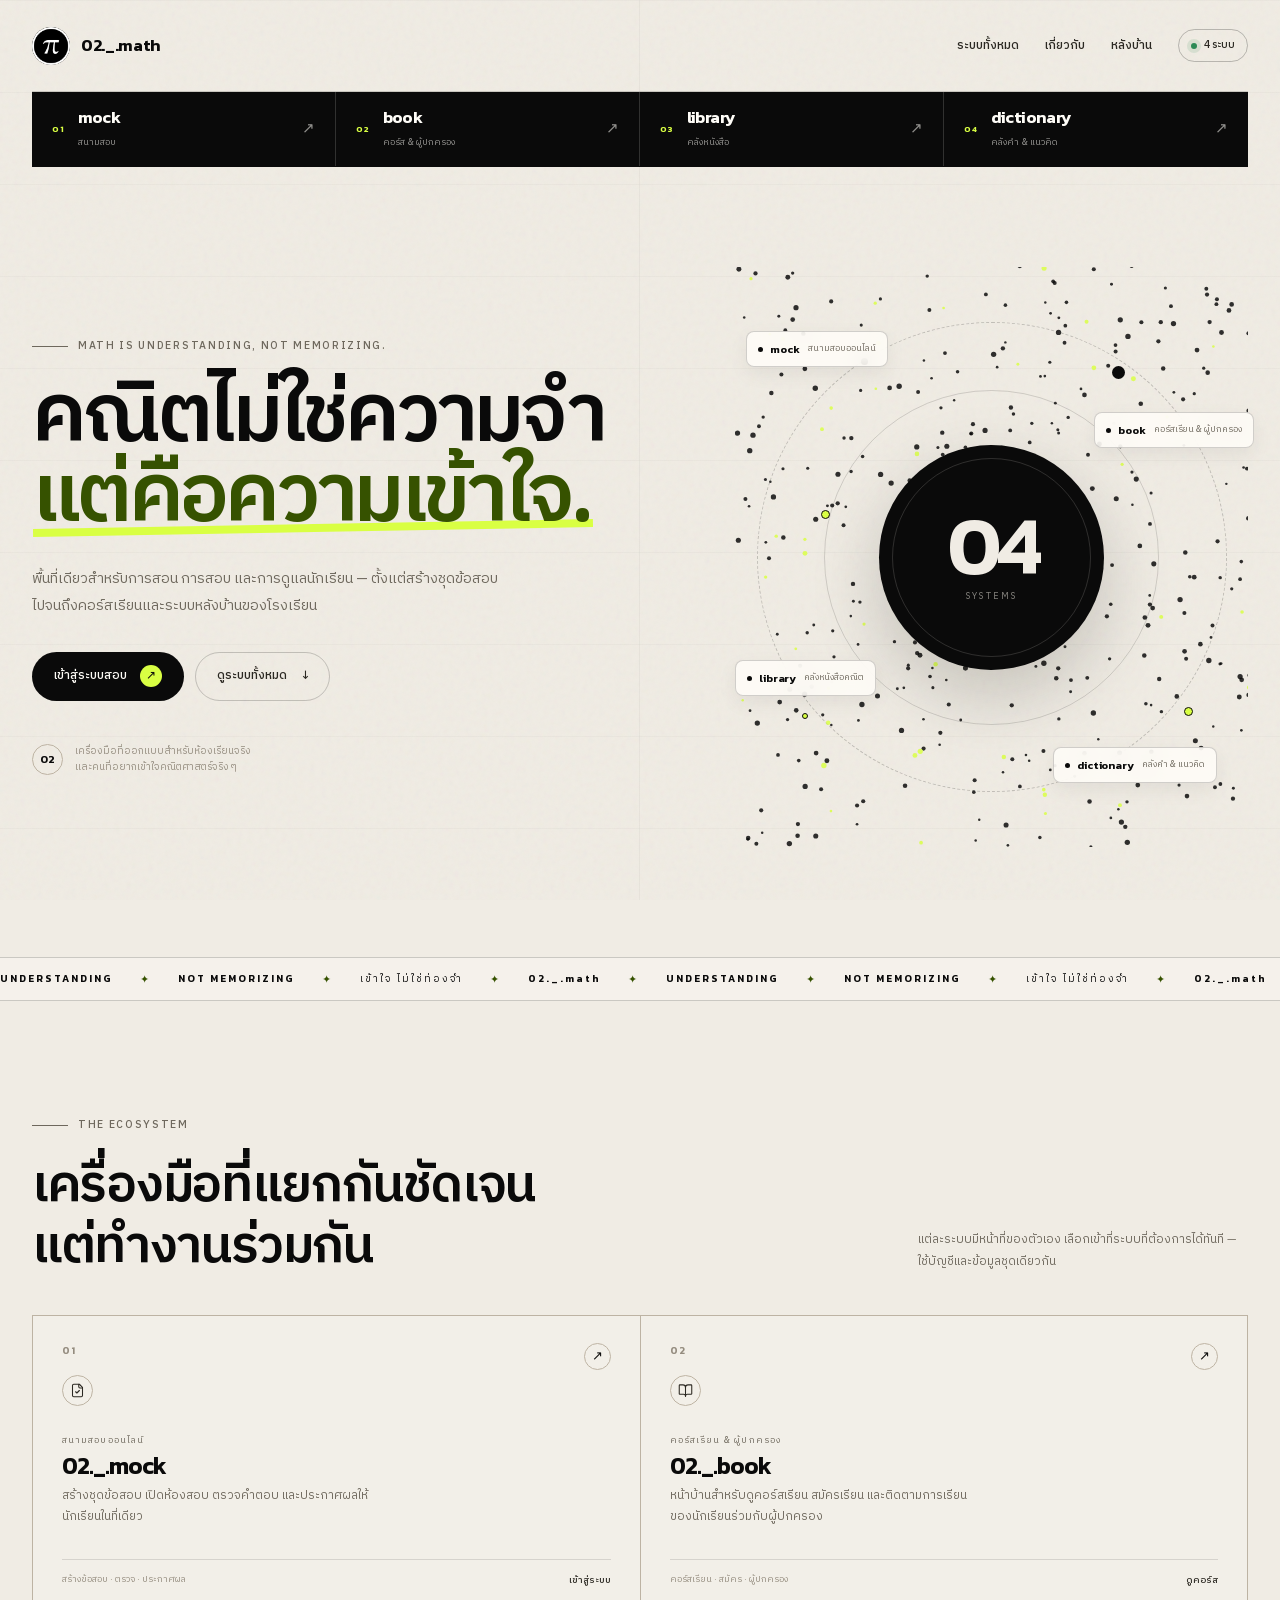
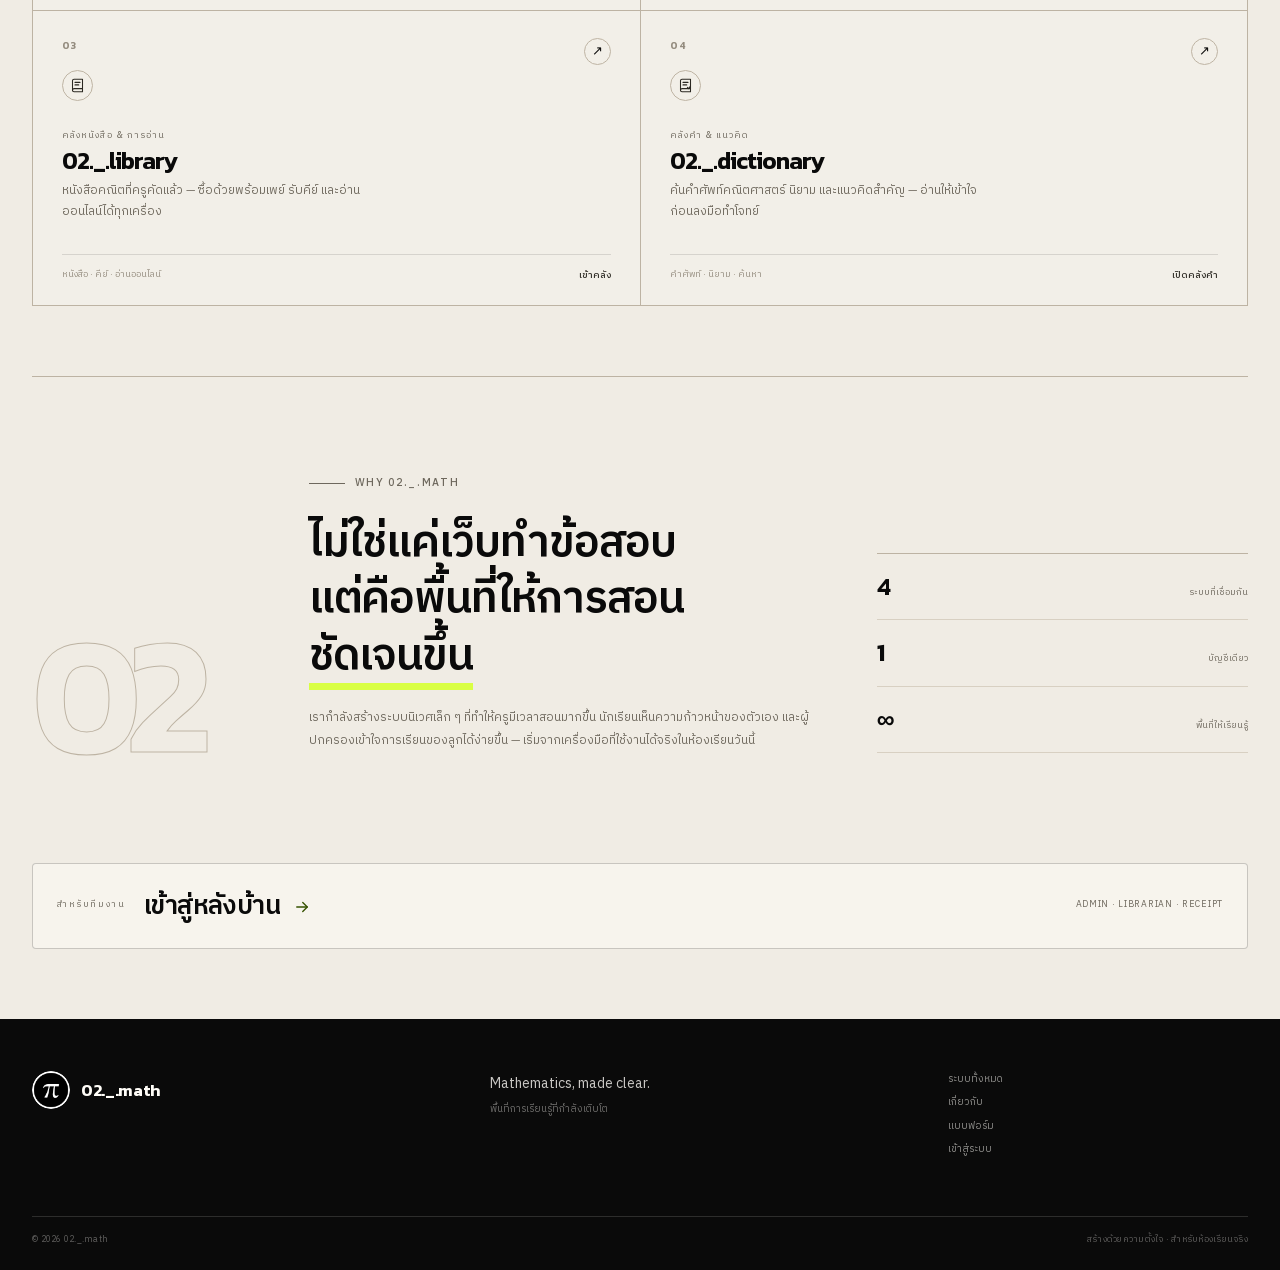
==== commit ea738f0b: "Add dictionary to the four-system quick rail" ====
--- a/index.html
+++ b/index.html
@@ -18,7 +18,7 @@
   <link rel="preload" href="./assets/fonts/kanit-600-latin.woff2" as="font" type="font/woff2" crossorigin>
   <link rel="preload" href="./assets/fonts/ibm-plex-sans-thai-400-thai.woff2" as="font" type="font/woff2" crossorigin>
   <link rel="preload" href="./assets/fonts/ibm-plex-sans-thai-600-thai.woff2" as="font" type="font/woff2" crossorigin>
-  <link rel="stylesheet" href="./styles.css?v=20261112f">
+  <link rel="stylesheet" href="./styles.css?v=20261115b">
 </head>
 <body>
   <div class="grain" aria-hidden="true"></div>
@@ -34,6 +34,21 @@
       <a class="nav__status" href="#systems"><span class="status-dot"></span> 4 ระบบ</a>
     </nav>
   </header>
+
+    <nav class="system-rail" aria-label="ทางลัดระบบทั้งหมด">
+      <a class="system-rail__item" href="https://08wxch.github.io/02._.mock/" data-service="mock">
+        <span class="system-rail__num">01</span><span class="system-rail__name">mock</span><small>สนามสอบ</small><span class="system-rail__arrow" aria-hidden="true">↗</span>
+      </a>
+      <a class="system-rail__item" href="https://08wxch.github.io/02._.book/" data-service="book">
+        <span class="system-rail__num">02</span><span class="system-rail__name">book</span><small>คอร์ส &amp; ผู้ปกครอง</small><span class="system-rail__arrow" aria-hidden="true">↗</span>
+      </a>
+      <a class="system-rail__item" href="https://library.02math.com" data-service="library">
+        <span class="system-rail__num">03</span><span class="system-rail__name">library</span><small>คลังหนังสือ</small><span class="system-rail__arrow" aria-hidden="true">↗</span>
+      </a>
+      <a class="system-rail__item" href="https://dictionary.02math.com" data-service="dictionary">
+        <span class="system-rail__num">04</span><span class="system-rail__name">dictionary</span><small>คลังคำ &amp; แนวคิด</small><span class="system-rail__arrow" aria-hidden="true">↗</span>
+      </a>
+    </nav>
 
   <main>
     <section class="hero" aria-labelledby="hero-title">
@@ -67,7 +82,7 @@
         <span class="float-tag float-tag--a"><span class="float-tag__dot"></span> mock <small>สนามสอบออนไลน์</small></span>
         <span class="float-tag float-tag--b"><span class="float-tag__dot"></span> book <small>คอร์สเรียน &amp; ผู้ปกครอง</small></span>
         <span class="float-tag float-tag--c"><span class="float-tag__dot"></span> library <small>คลังหนังสือคณิต</small></span>
-        <span class="float-tag float-tag--d"><span class="float-tag__dot"></span> form <small>แบบฟอร์ม &amp; สำรวจ</small></span>
+        <span class="float-tag float-tag--d"><span class="float-tag__dot"></span> dictionary <small>คลังคำ &amp; แนวคิด</small></span>
       </div>
     </section>
 
@@ -77,6 +92,7 @@
         <span>UNDERSTANDING</span><i>✦</i><span>NOT MEMORIZING</span><i>✦</i><span>เข้าใจ ไม่ใช่ท่องจำ</span><i>✦</i><span>02._.math</span><i>✦</i>
       </div>
     </div>
+
 
     <section class="systems" id="systems" aria-labelledby="systems-title">
       <div class="section-intro">
@@ -127,17 +143,17 @@
           <div class="system-card__foot"><span>หนังสือ · คีย์ · อ่านออนไลน์</span><span class="text-link">เข้าคลัง</span></div>
         </a>
 
-        <a class="system-card" href="https://08wxch.github.io/02._.mock/form/" data-service="form">
+        <a class="system-card" href="https://dictionary.02math.com" data-service="dictionary">
           <div class="system-card__top"><span class="system-card__num">04</span><span class="system-card__arrow" aria-hidden="true">↗</span></div>
           <div class="system-card__icon" aria-hidden="true">
-            <svg viewBox="0 0 24 24" fill="none" stroke="currentColor" stroke-width="1.7" stroke-linecap="round" stroke-linejoin="round"><rect width="18" height="18" x="3" y="3" rx="2"/><path d="M8 8h8"/><path d="M8 12h8"/><path d="M8 16h5"/></svg>
+            <svg viewBox="0 0 24 24" fill="none" stroke="currentColor" stroke-width="1.7" stroke-linecap="round" stroke-linejoin="round"><path d="M4 19.5A2.5 2.5 0 0 1 6.5 17H20"/><path d="M6.5 2H20v20H6.5A2.5 2.5 0 0 1 4 19.5v-15A2.5 2.5 0 0 1 6.5 2z"/><path d="M8 7h8M8 11h6"/><path d="m15 15 2 2 3-4"/></svg>
           </div>
           <div>
-            <p class="system-card__kicker">แบบฟอร์ม &amp; สำรวจ</p>
-            <h3>02._.form</h3>
-            <p class="system-card__desc">สร้างแบบฟอร์มรับสมัคร แบบสำรวจ และเก็บข้อมูลจากผู้ปกครองได้อย่างเป็นระบบ</p>
-          </div>
-          <div class="system-card__foot"><span>แบบฟอร์ม · คำตอบ · รายงาน</span><span class="text-link">เปิดใช้งาน</span></div>
+            <p class="system-card__kicker">คลังคำ &amp; แนวคิด</p>
+            <h3>02._.dictionary</h3>
+            <p class="system-card__desc">ค้นคำศัพท์คณิตศาสตร์ นิยาม และแนวคิดสำคัญ — อ่านให้เข้าใจก่อนลงมือทำโจทย์</p>
+          </div>
+          <div class="system-card__foot"><span>คำศัพท์ · นิยาม · ค้นหา</span><span class="text-link">เปิดคลังคำ</span></div>
         </a>
       </div>
     </section>
@@ -174,6 +190,7 @@
       <div class="footer__links">
         <a href="#systems">ระบบทั้งหมด</a>
         <a href="#about">เกี่ยวกับ</a>
+        <a href="https://08wxch.github.io/02._.mock/form/" data-service="form">แบบฟอร์ม</a>
         <a href="https://08wxch.github.io/02._.mock/" data-service="mock">เข้าสู่ระบบ</a>
       </div>
     </div>
@@ -187,8 +204,8 @@
     document.querySelector('[data-year]').textContent = new Date().getFullYear();
     const on02Math = /(^|\.)02math\.com$/i.test(location.hostname);
     const routes = on02Math
-      ? { mock: 'https://mock.02math.com', book: 'https://book.02math.com', admin: 'https://admin.02math.com', form: 'https://08wxch.github.io/02._.mock/form/' }
-      : { mock: 'https://08wxch.github.io/02._.mock/', book: 'https://08wxch.github.io/02._.book/', admin: 'https://08wxch.github.io/02._.admin/', form: 'https://08wxch.github.io/02._.mock/form/' };
+      ? { mock: 'https://mock.02math.com', book: 'https://book.02math.com', admin: 'https://admin.02math.com', library: 'https://library.02math.com', dictionary: 'https://dictionary.02math.com', form: 'https://08wxch.github.io/02._.mock/form/' }
+      : { mock: 'https://08wxch.github.io/02._.mock/', book: 'https://08wxch.github.io/02._.book/', admin: 'https://08wxch.github.io/02._.admin/', library: 'https://library.02math.com', dictionary: 'https://08wxch.github.io/02._.dictionary/', form: 'https://08wxch.github.io/02._.mock/form/' };
     document.querySelectorAll('[data-service]').forEach((link) => {
       const key = link.dataset.service;
       if (routes[key]) link.href = routes[key];
@@ -196,7 +213,7 @@
 
     // ------------------------------------------------------------------
     // Opening motion: a point cloud that forms a 3D circle, then the four
-    // public tool names while the page scrolls.
+    // public tool names while the page scrolls. (04 = dictionary)
     // ------------------------------------------------------------------
     (() => {
       const visual = document.getElementById('hero-visual');
--- a/styles.css
+++ b/styles.css
@@ -542,3 +542,78 @@
 }
 .backoffice-strip:hover .backoffice-strip__arrow { color: var(--accent); transform: translate(3px, 0); }
 .backoffice-strip__title span { display: none; }
+
+/* ------------------------------------------------------------------------
+   System quick rail — four public tools in one long bar
+   ------------------------------------------------------------------------ */
+.system-rail {
+  position: relative;
+  z-index: 3;
+  width: var(--shell);
+  margin: 0 auto;
+  display: grid;
+  grid-template-columns: repeat(4, minmax(0, 1fr));
+  background: var(--ink);
+  color: var(--surface);
+  border-bottom: 1px solid var(--ink);
+}
+.system-rail__item {
+  display: grid;
+  grid-template-columns: auto 1fr auto;
+  grid-template-rows: auto auto;
+  column-gap: 12px;
+  row-gap: 1px;
+  align-items: center;
+  min-height: 74px;
+  padding: 13px 20px;
+  border-right: 1px solid rgba(255,253,248,.16);
+  transition: background .24s ease, color .24s ease;
+}
+.system-rail__item:last-child { border-right: 0; }
+.system-rail__item:hover { background: var(--accent); color: var(--ink); }
+.system-rail__num {
+  grid-row: 1 / span 2;
+  color: var(--accent);
+  font-family: var(--brand);
+  font-size: 9px;
+  letter-spacing: .14em;
+}
+.system-rail__item:hover .system-rail__num { color: var(--accent-dark); }
+.system-rail__name {
+  font-family: var(--brand);
+  font-size: 17px;
+  font-weight: 600;
+  letter-spacing: -.035em;
+  line-height: 1.05;
+}
+.system-rail__item small {
+  color: rgba(255,253,248,.58);
+  font-size: 9px;
+  line-height: 1.3;
+}
+.system-rail__item:hover small { color: rgba(10,10,10,.62); }
+.system-rail__arrow {
+  grid-row: 1 / span 2;
+  color: rgba(255,253,248,.55);
+  font-size: 15px;
+  transition: transform .24s ease, color .24s ease;
+}
+.system-rail__item:hover .system-rail__arrow { color: var(--ink); transform: translate(2px,-2px); }
+
+@media (max-width: 900px) {
+  .system-rail { width: 100%; grid-template-columns: repeat(2, minmax(0, 1fr)); }
+  .system-rail__item:nth-child(2) { border-right: 0; }
+  .system-rail__item:nth-child(-n+2) { border-bottom: 1px solid rgba(255,253,248,.16); }
+}
+@media (max-width: 520px) {
+  .system-rail { display: flex; overflow-x: auto; scrollbar-width: none; }
+  .system-rail::-webkit-scrollbar { display: none; }
+  .system-rail__item { flex: 0 0 72vw; min-height: 70px; border-bottom: 0; }
+  .system-rail__item:nth-child(2) { border-right: 1px solid rgba(255,253,248,.16); }
+}
+
+/* explicit rail grid placement: number | text | arrow */
+.system-rail__num { grid-column: 1; grid-row: 1 / span 2; }
+.system-rail__name { grid-column: 2; grid-row: 1; }
+.system-rail__item small { grid-column: 2; grid-row: 2; }
+.system-rail__arrow { grid-column: 3; grid-row: 1 / span 2; justify-self: end; }
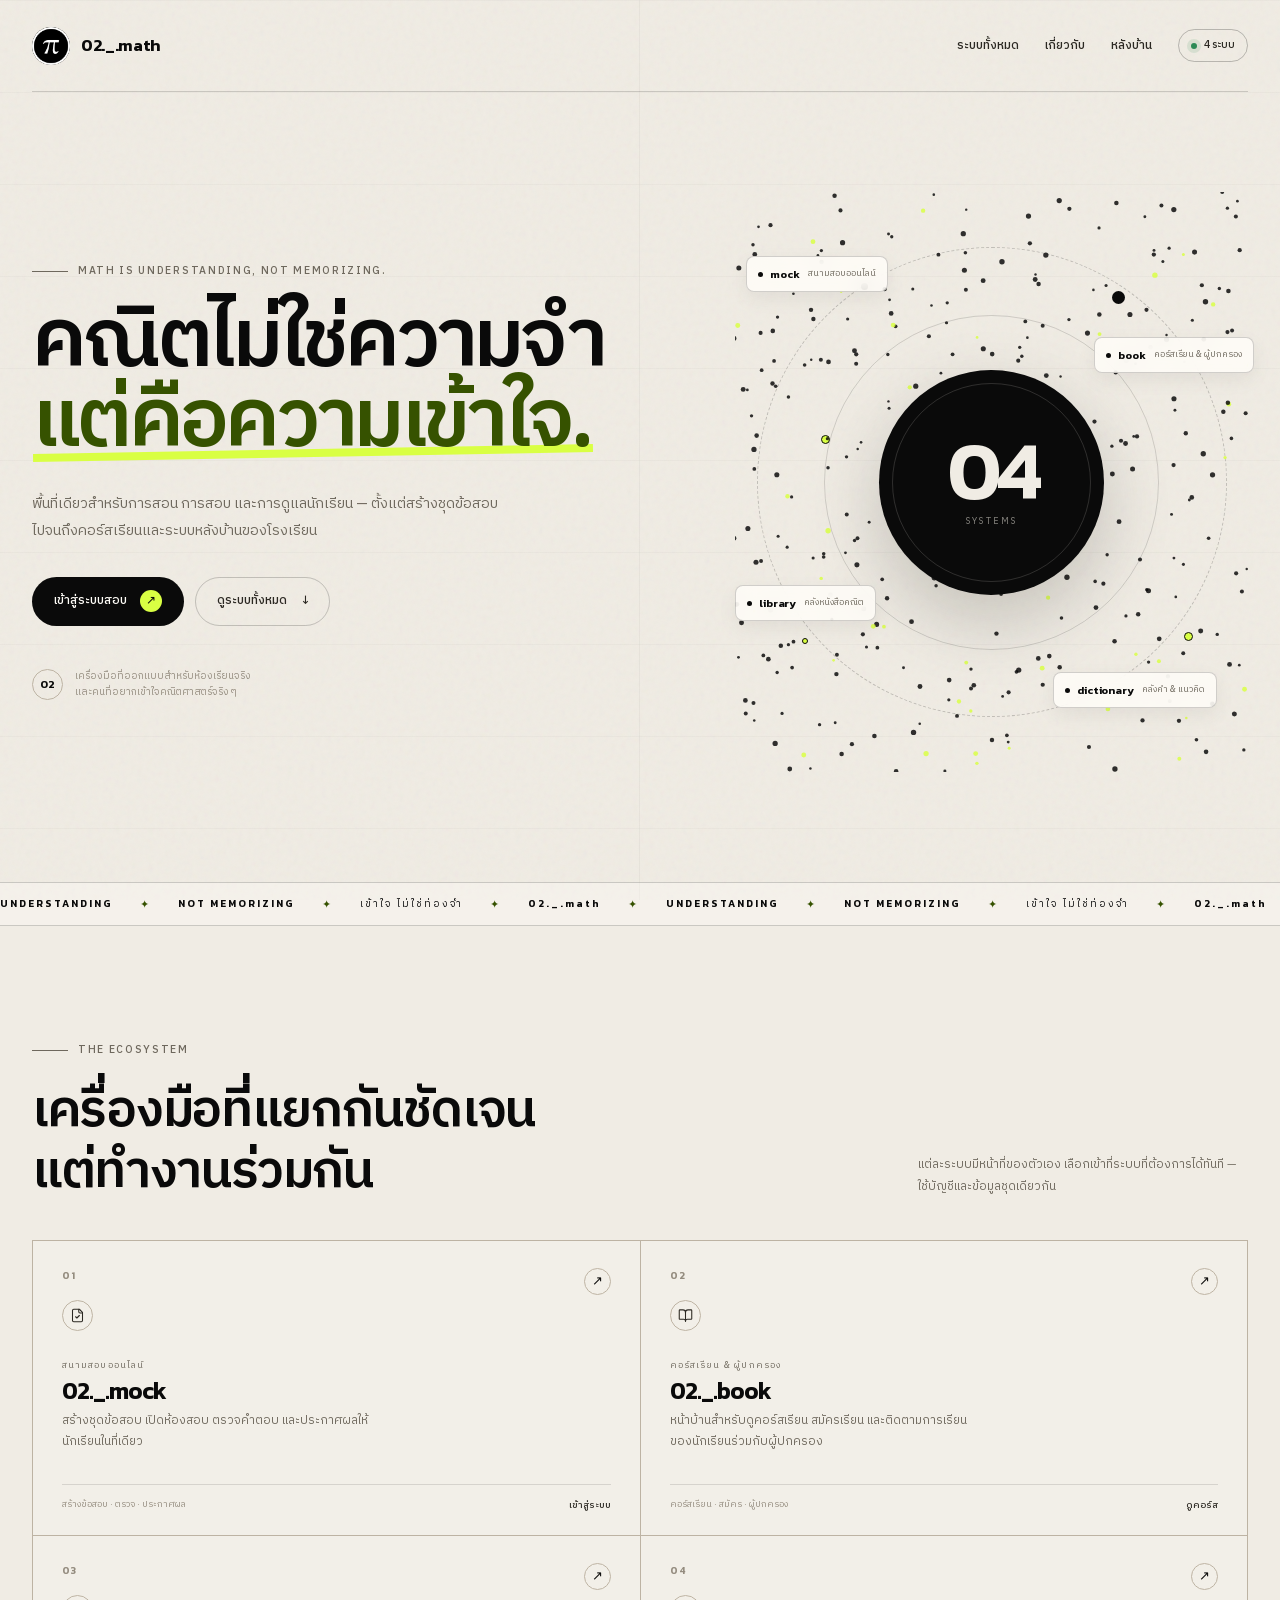
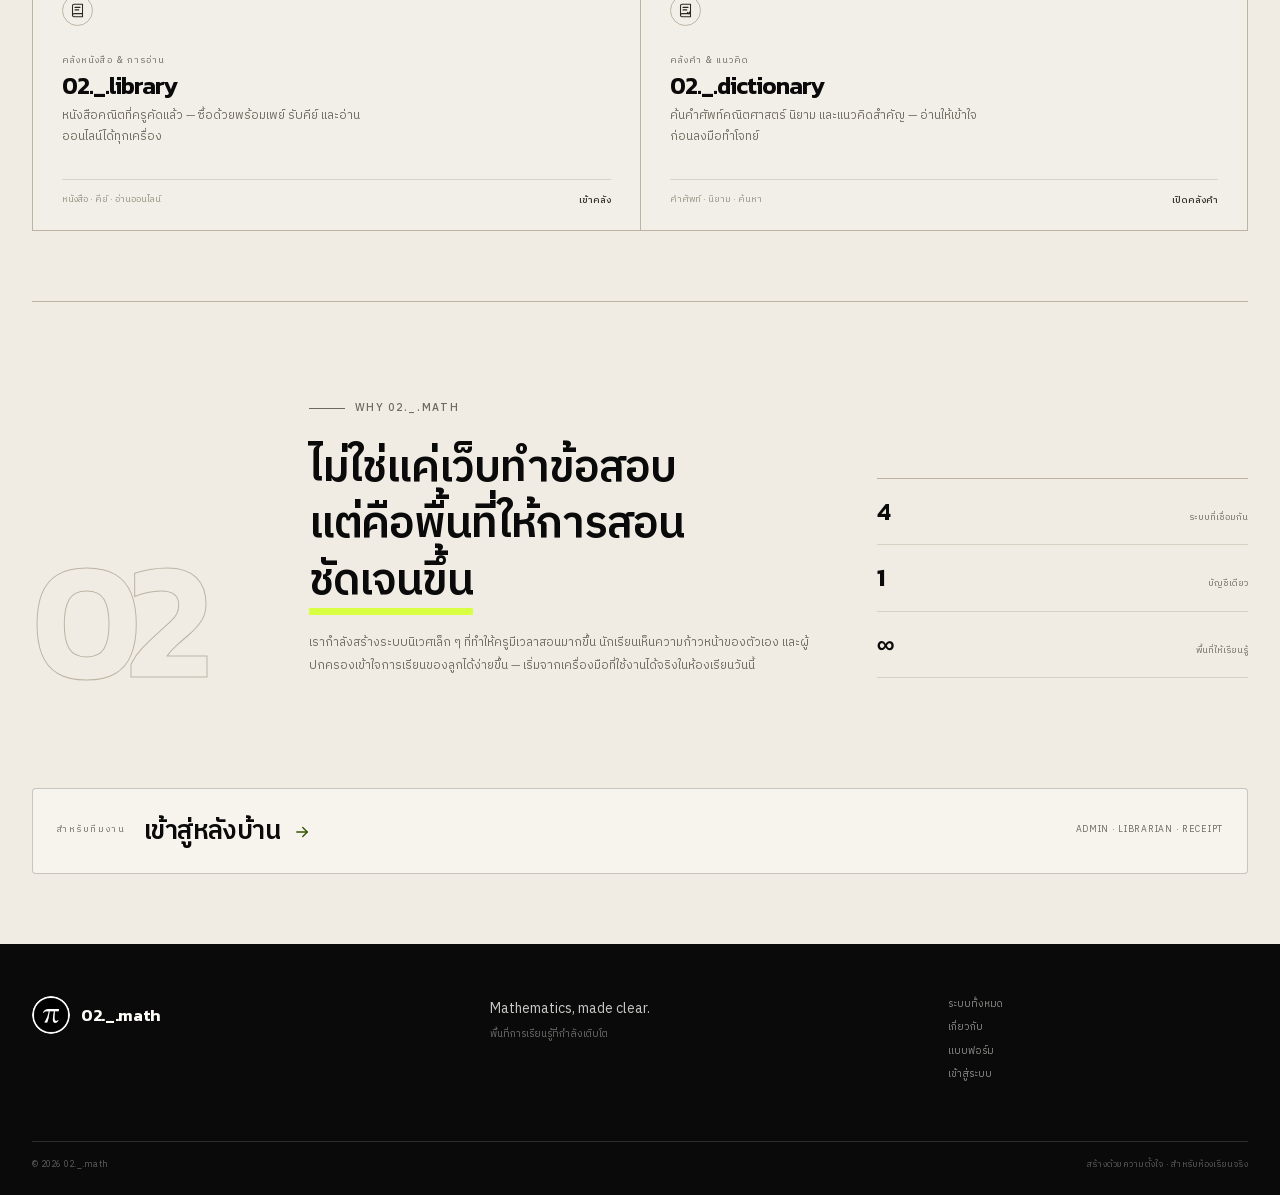
==== commit c652d3b9: "Remove public shortcut rail and add font to adjacent backoffice grid" ====
--- a/index.html
+++ b/index.html
@@ -18,7 +18,7 @@
   <link rel="preload" href="./assets/fonts/kanit-600-latin.woff2" as="font" type="font/woff2" crossorigin>
   <link rel="preload" href="./assets/fonts/ibm-plex-sans-thai-400-thai.woff2" as="font" type="font/woff2" crossorigin>
   <link rel="preload" href="./assets/fonts/ibm-plex-sans-thai-600-thai.woff2" as="font" type="font/woff2" crossorigin>
-  <link rel="stylesheet" href="./styles.css?v=20261115b">
+  <link rel="stylesheet" href="./styles.css?v=20261115c">
 </head>
 <body>
   <div class="grain" aria-hidden="true"></div>
@@ -34,21 +34,6 @@
       <a class="nav__status" href="#systems"><span class="status-dot"></span> 4 ระบบ</a>
     </nav>
   </header>
-
-    <nav class="system-rail" aria-label="ทางลัดระบบทั้งหมด">
-      <a class="system-rail__item" href="https://08wxch.github.io/02._.mock/" data-service="mock">
-        <span class="system-rail__num">01</span><span class="system-rail__name">mock</span><small>สนามสอบ</small><span class="system-rail__arrow" aria-hidden="true">↗</span>
-      </a>
-      <a class="system-rail__item" href="https://08wxch.github.io/02._.book/" data-service="book">
-        <span class="system-rail__num">02</span><span class="system-rail__name">book</span><small>คอร์ส &amp; ผู้ปกครอง</small><span class="system-rail__arrow" aria-hidden="true">↗</span>
-      </a>
-      <a class="system-rail__item" href="https://library.02math.com" data-service="library">
-        <span class="system-rail__num">03</span><span class="system-rail__name">library</span><small>คลังหนังสือ</small><span class="system-rail__arrow" aria-hidden="true">↗</span>
-      </a>
-      <a class="system-rail__item" href="https://dictionary.02math.com" data-service="dictionary">
-        <span class="system-rail__num">04</span><span class="system-rail__name">dictionary</span><small>คลังคำ &amp; แนวคิด</small><span class="system-rail__arrow" aria-hidden="true">↗</span>
-      </a>
-    </nav>
 
   <main>
     <section class="hero" aria-labelledby="hero-title">
--- a/styles.css
+++ b/styles.css
@@ -542,78 +542,3 @@
 }
 .backoffice-strip:hover .backoffice-strip__arrow { color: var(--accent); transform: translate(3px, 0); }
 .backoffice-strip__title span { display: none; }
-
-/* ------------------------------------------------------------------------
-   System quick rail — four public tools in one long bar
-   ------------------------------------------------------------------------ */
-.system-rail {
-  position: relative;
-  z-index: 3;
-  width: var(--shell);
-  margin: 0 auto;
-  display: grid;
-  grid-template-columns: repeat(4, minmax(0, 1fr));
-  background: var(--ink);
-  color: var(--surface);
-  border-bottom: 1px solid var(--ink);
-}
-.system-rail__item {
-  display: grid;
-  grid-template-columns: auto 1fr auto;
-  grid-template-rows: auto auto;
-  column-gap: 12px;
-  row-gap: 1px;
-  align-items: center;
-  min-height: 74px;
-  padding: 13px 20px;
-  border-right: 1px solid rgba(255,253,248,.16);
-  transition: background .24s ease, color .24s ease;
-}
-.system-rail__item:last-child { border-right: 0; }
-.system-rail__item:hover { background: var(--accent); color: var(--ink); }
-.system-rail__num {
-  grid-row: 1 / span 2;
-  color: var(--accent);
-  font-family: var(--brand);
-  font-size: 9px;
-  letter-spacing: .14em;
-}
-.system-rail__item:hover .system-rail__num { color: var(--accent-dark); }
-.system-rail__name {
-  font-family: var(--brand);
-  font-size: 17px;
-  font-weight: 600;
-  letter-spacing: -.035em;
-  line-height: 1.05;
-}
-.system-rail__item small {
-  color: rgba(255,253,248,.58);
-  font-size: 9px;
-  line-height: 1.3;
-}
-.system-rail__item:hover small { color: rgba(10,10,10,.62); }
-.system-rail__arrow {
-  grid-row: 1 / span 2;
-  color: rgba(255,253,248,.55);
-  font-size: 15px;
-  transition: transform .24s ease, color .24s ease;
-}
-.system-rail__item:hover .system-rail__arrow { color: var(--ink); transform: translate(2px,-2px); }
-
-@media (max-width: 900px) {
-  .system-rail { width: 100%; grid-template-columns: repeat(2, minmax(0, 1fr)); }
-  .system-rail__item:nth-child(2) { border-right: 0; }
-  .system-rail__item:nth-child(-n+2) { border-bottom: 1px solid rgba(255,253,248,.16); }
-}
-@media (max-width: 520px) {
-  .system-rail { display: flex; overflow-x: auto; scrollbar-width: none; }
-  .system-rail::-webkit-scrollbar { display: none; }
-  .system-rail__item { flex: 0 0 72vw; min-height: 70px; border-bottom: 0; }
-  .system-rail__item:nth-child(2) { border-right: 1px solid rgba(255,253,248,.16); }
-}
-
-/* explicit rail grid placement: number | text | arrow */
-.system-rail__num { grid-column: 1; grid-row: 1 / span 2; }
-.system-rail__name { grid-column: 2; grid-row: 1; }
-.system-rail__item small { grid-column: 2; grid-row: 2; }
-.system-rail__arrow { grid-column: 3; grid-row: 1 / span 2; justify-self: end; }
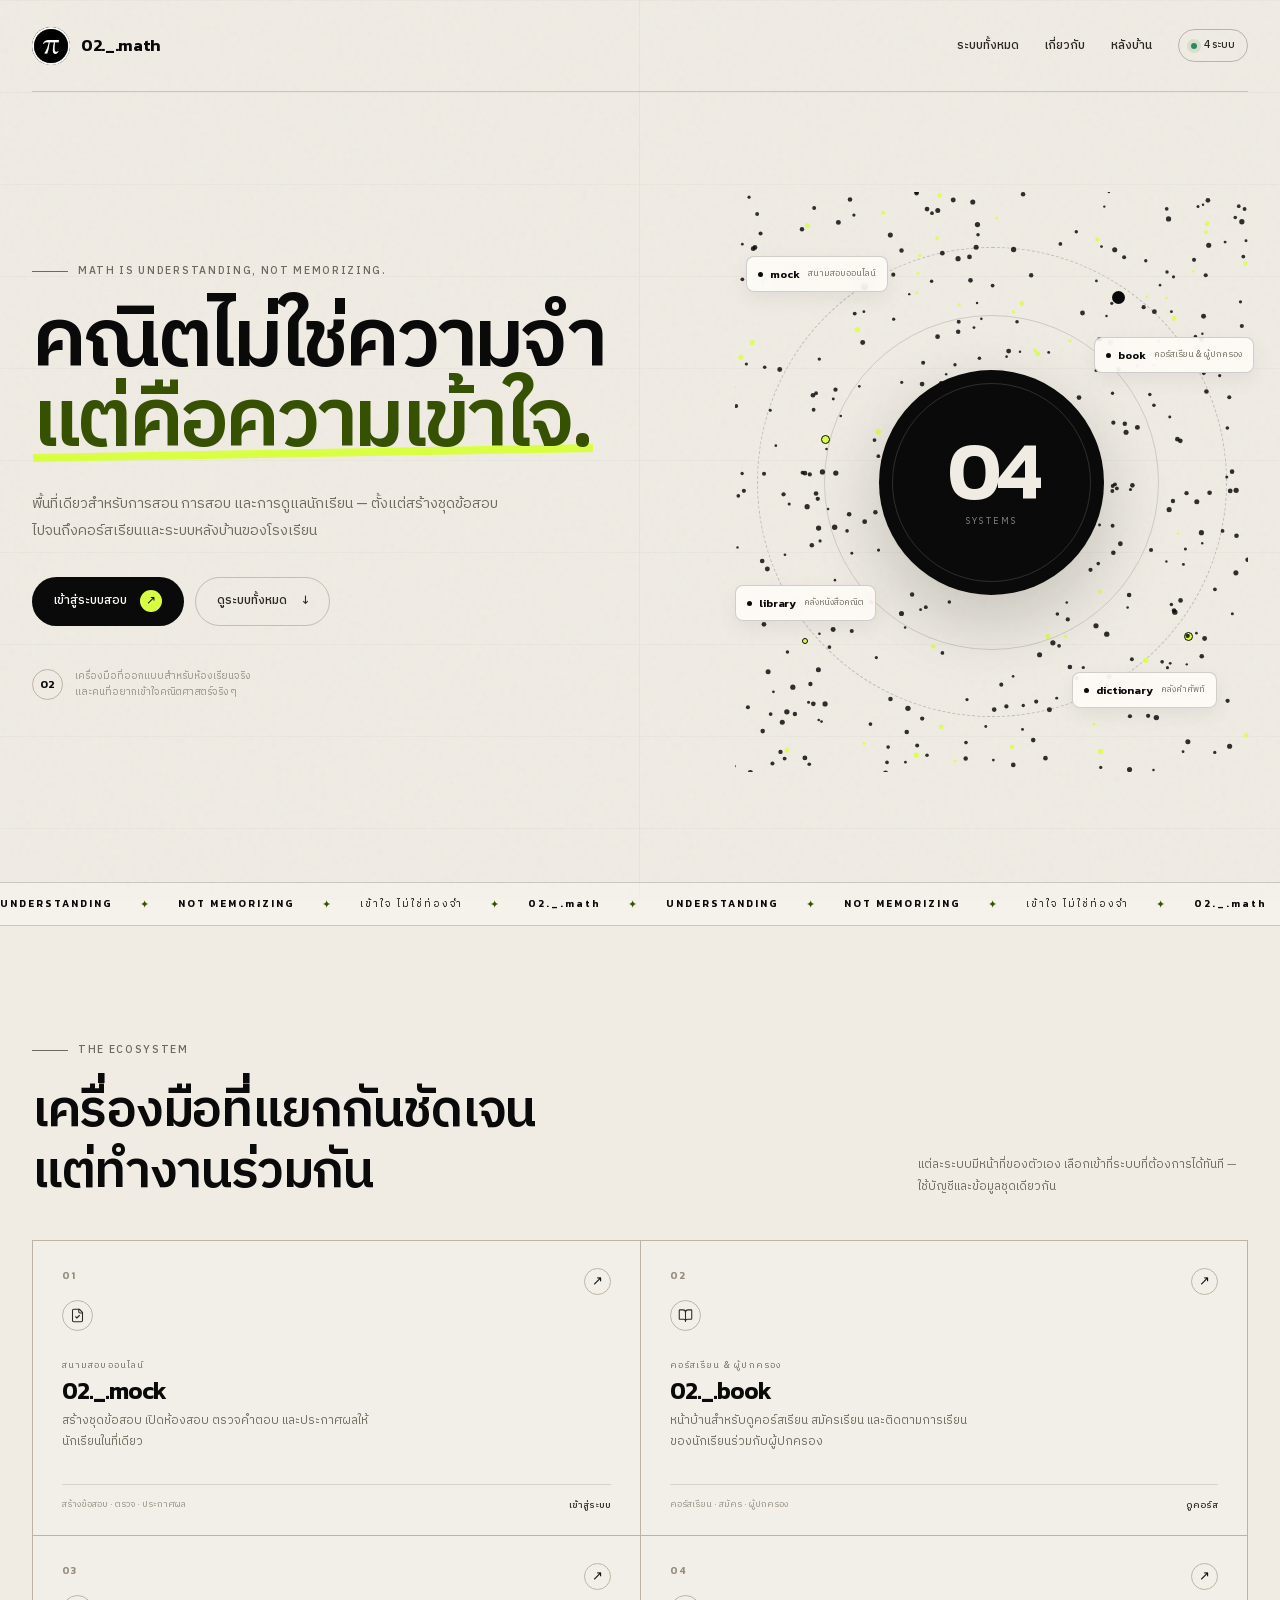
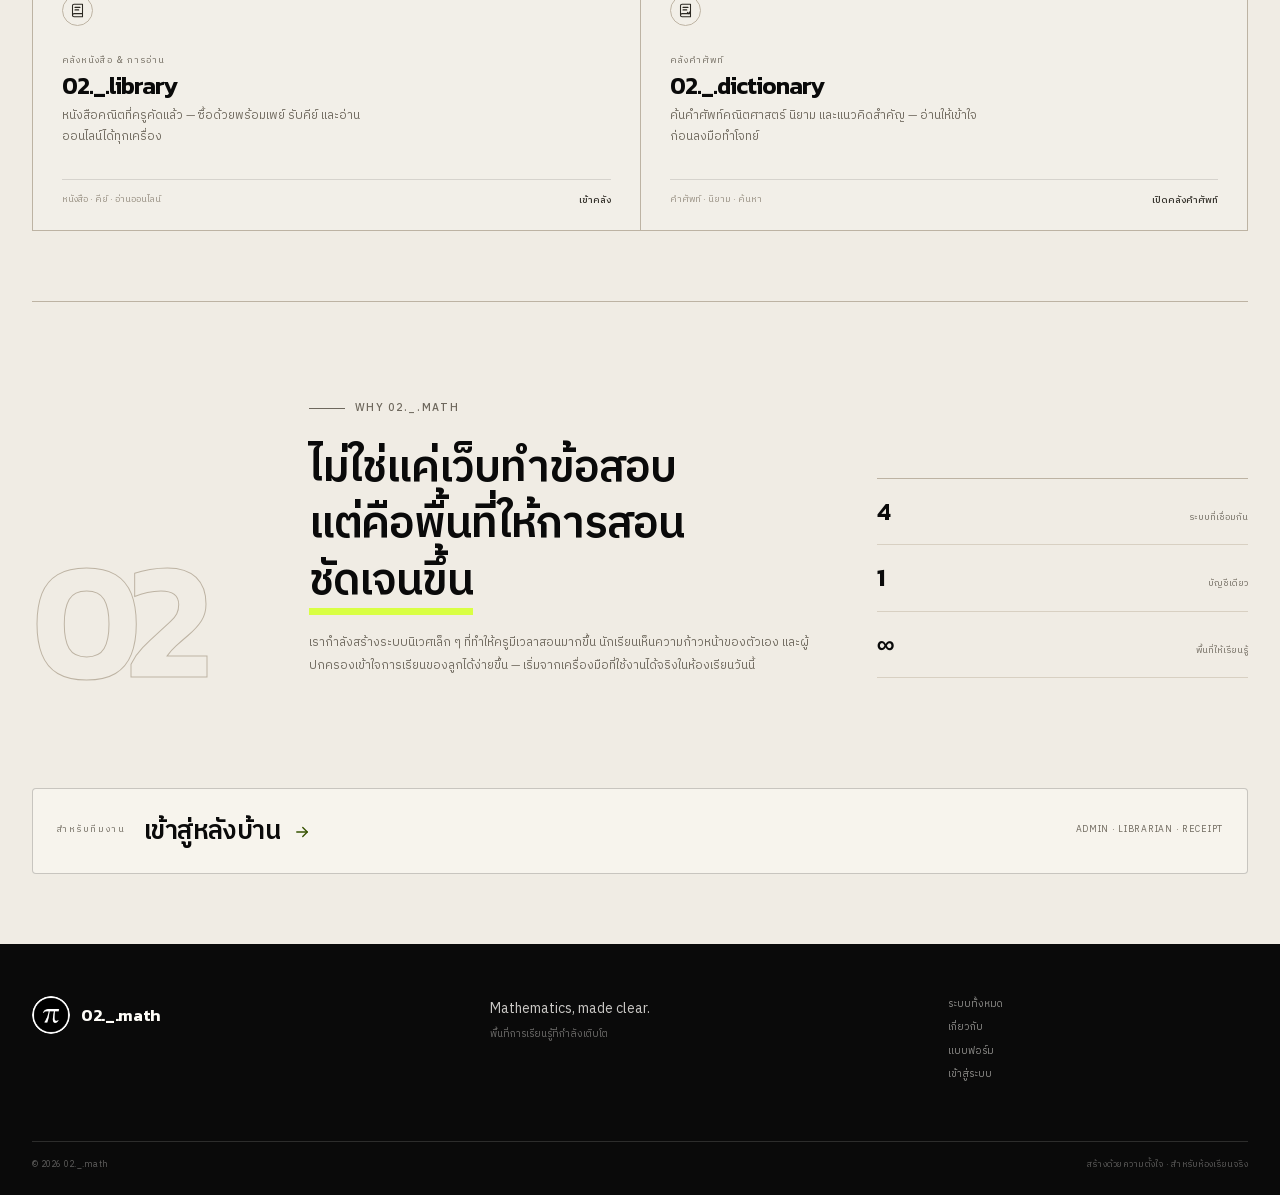
==== commit 94502b4d: "Simplify dictionary label to word library" ====
--- a/index.html
+++ b/index.html
@@ -67,7 +67,7 @@
         <span class="float-tag float-tag--a"><span class="float-tag__dot"></span> mock <small>สนามสอบออนไลน์</small></span>
         <span class="float-tag float-tag--b"><span class="float-tag__dot"></span> book <small>คอร์สเรียน &amp; ผู้ปกครอง</small></span>
         <span class="float-tag float-tag--c"><span class="float-tag__dot"></span> library <small>คลังหนังสือคณิต</small></span>
-        <span class="float-tag float-tag--d"><span class="float-tag__dot"></span> dictionary <small>คลังคำ &amp; แนวคิด</small></span>
+        <span class="float-tag float-tag--d"><span class="float-tag__dot"></span> dictionary <small>คลังคำศัพท์</small></span>
       </div>
     </section>
 
@@ -134,11 +134,11 @@
             <svg viewBox="0 0 24 24" fill="none" stroke="currentColor" stroke-width="1.7" stroke-linecap="round" stroke-linejoin="round"><path d="M4 19.5A2.5 2.5 0 0 1 6.5 17H20"/><path d="M6.5 2H20v20H6.5A2.5 2.5 0 0 1 4 19.5v-15A2.5 2.5 0 0 1 6.5 2z"/><path d="M8 7h8M8 11h6"/><path d="m15 15 2 2 3-4"/></svg>
           </div>
           <div>
-            <p class="system-card__kicker">คลังคำ &amp; แนวคิด</p>
+            <p class="system-card__kicker">คลังคำศัพท์</p>
             <h3>02._.dictionary</h3>
             <p class="system-card__desc">ค้นคำศัพท์คณิตศาสตร์ นิยาม และแนวคิดสำคัญ — อ่านให้เข้าใจก่อนลงมือทำโจทย์</p>
           </div>
-          <div class="system-card__foot"><span>คำศัพท์ · นิยาม · ค้นหา</span><span class="text-link">เปิดคลังคำ</span></div>
+          <div class="system-card__foot"><span>คำศัพท์ · นิยาม · ค้นหา</span><span class="text-link">เปิดคลังคำศัพท์</span></div>
         </a>
       </div>
     </section>
